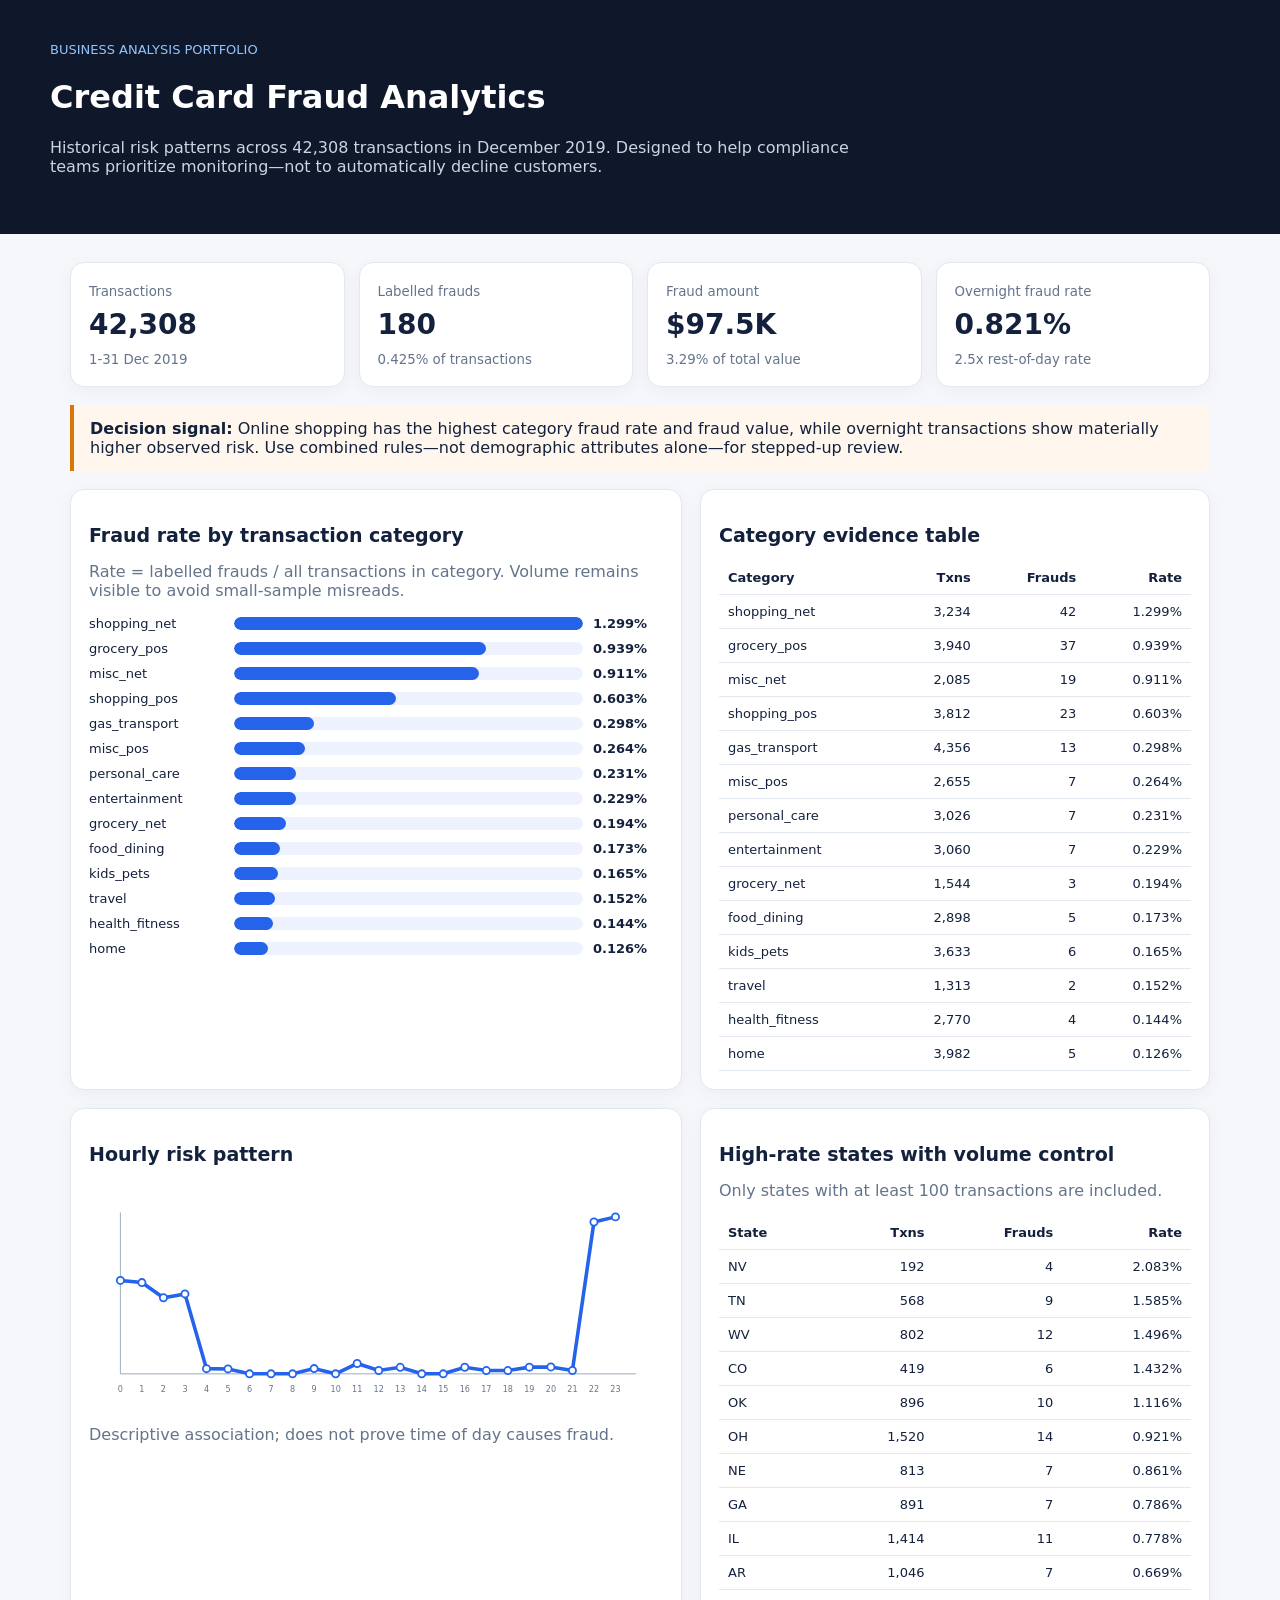
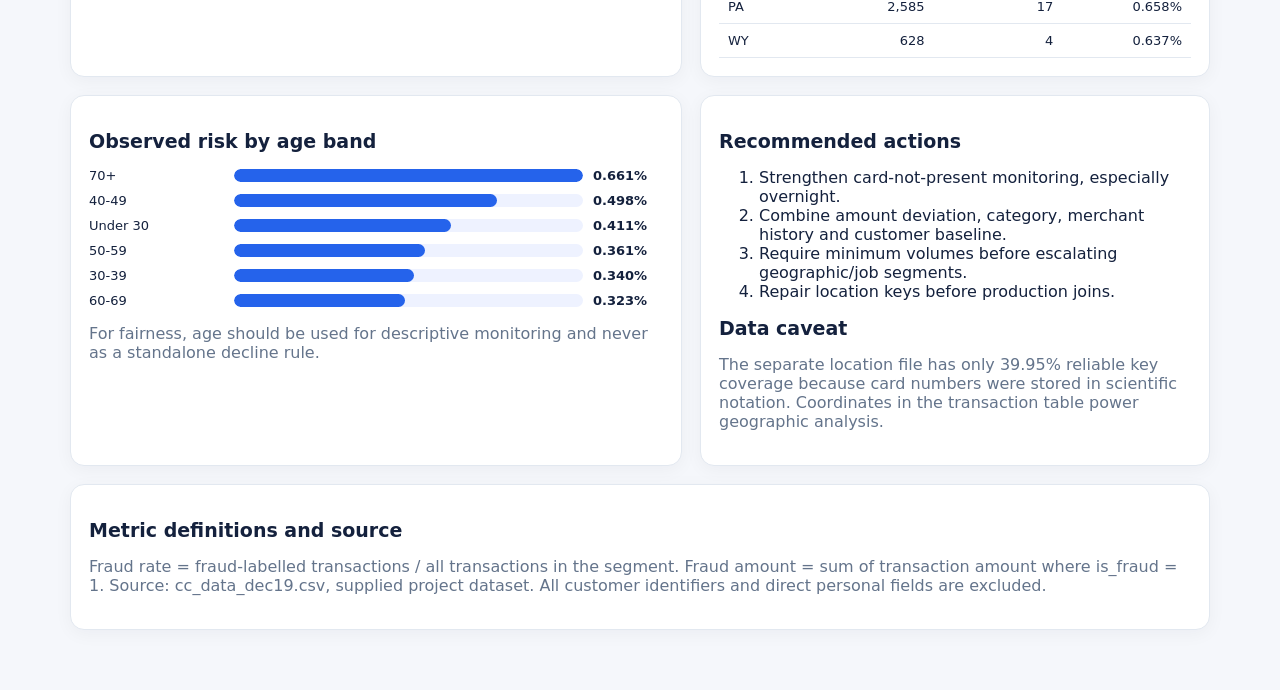
==== docs/index.html @ 67bb3f17 "Add GitHub Pages dashboard entry point" ====
<!doctype html><html lang="en"><head><meta charset="utf-8"><meta name="viewport" content="width=device-width,initial-scale=1"><title>Credit Card Fraud Analytics</title><style>
:root{--ink:#14213d;--muted:#64748b;--blue:#2563eb;--gold:#d97706;--bg:#f5f7fb;--card:#fff;--line:#e2e8f0}*{box-sizing:border-box}body{margin:0;background:var(--bg);color:var(--ink);font-family:Inter,system-ui,sans-serif}header{background:#0f172a;color:white;padding:42px max(24px,calc((100% - 1180px)/2))}header p{color:#cbd5e1;max-width:820px}main{max-width:1180px;margin:auto;padding:28px 20px 60px}.grid{display:grid;grid-template-columns:repeat(4,1fr);gap:14px}.card,.panel{background:var(--card);border:1px solid var(--line);border-radius:14px;padding:18px;box-shadow:0 4px 18px #0f172a0b}.kpi b{display:block;font-size:28px;margin:8px 0}.kpi small,.note{color:var(--muted)}.cols{display:grid;grid-template-columns:1.2fr 1fr;gap:18px;margin-top:18px}h2{font-size:19px}.barrow{display:grid;grid-template-columns:135px 1fr 70px;gap:10px;align-items:center;margin:10px 0;font-size:13px}.bar{height:13px;background:#eef2ff;border-radius:8px;overflow:hidden}.bar i{display:block;height:100%;background:var(--blue);border-radius:8px}table{width:100%;border-collapse:collapse;font-size:13px}th,td{padding:9px;border-bottom:1px solid var(--line);text-align:right}th:first-child,td:first-child{text-align:left}.callout{border-left:4px solid var(--gold);background:#fff7ed;padding:14px 16px;margin:18px 0}select{padding:8px;border:1px solid var(--line);border-radius:8px}@media(max-width:800px){.grid{grid-template-columns:1fr 1fr}.cols{grid-template-columns:1fr}}@media(max-width:460px){.grid{grid-template-columns:1fr}}
</style></head><body><header><div style="font-size:13px;color:#93c5fd">BUSINESS ANALYSIS PORTFOLIO</div><h1>Credit Card Fraud Analytics</h1><p>Historical risk patterns across 42,308 transactions in December 2019. Designed to help compliance teams prioritize monitoring—not to automatically decline customers.</p></header><main>
<section class="grid"><div class="card kpi"><small>Transactions</small><b>42,308</b><small>1-31 Dec 2019</small></div><div class="card kpi"><small>Labelled frauds</small><b>180</b><small>0.425% of transactions</small></div><div class="card kpi"><small>Fraud amount</small><b>$97.5K</b><small>3.29% of total value</small></div><div class="card kpi"><small>Overnight fraud rate</small><b>0.821%</b><small>2.5x rest-of-day rate</small></div></section>
<div class="callout"><b>Decision signal:</b> Online shopping has the highest category fraud rate and fraud value, while overnight transactions show materially higher observed risk. Use combined rules—not demographic attributes alone—for stepped-up review.</div>
<section class="cols"><div class="panel"><h2>Fraud rate by transaction category</h2><p class="note">Rate = labelled frauds / all transactions in category. Volume remains visible to avoid small-sample misreads.</p><div id="bars"></div></div><div class="panel"><h2>Category evidence table</h2><table><thead><tr><th>Category</th><th>Txns</th><th>Frauds</th><th>Rate</th></tr></thead><tbody id="catTable"></tbody></table></div></section>
<section class="cols"><div class="panel"><h2>Hourly risk pattern</h2><svg id="hourChart" viewBox="0 0 640 250" role="img" aria-label="Fraud rate by transaction hour" style="width:100%"></svg><p class="note">Descriptive association; does not prove time of day causes fraud.</p></div><div class="panel"><h2>High-rate states with volume control</h2><p class="note">Only states with at least 100 transactions are included.</p><table><thead><tr><th>State</th><th>Txns</th><th>Frauds</th><th>Rate</th></tr></thead><tbody id="stateTable"></tbody></table></div></section>
<section class="cols"><div class="panel"><h2>Observed risk by age band</h2><div id="ageBars"></div><p class="note">For fairness, age should be used for descriptive monitoring and never as a standalone decline rule.</p></div><div class="panel"><h2>Recommended actions</h2><ol><li>Strengthen card-not-present monitoring, especially overnight.</li><li>Combine amount deviation, category, merchant history and customer baseline.</li><li>Require minimum volumes before escalating geographic/job segments.</li><li>Repair location keys before production joins.</li></ol><h2>Data caveat</h2><p class="note">The separate location file has only 39.95% reliable key coverage because card numbers were stored in scientific notation. Coordinates in the transaction table power geographic analysis.</p></div></section>
<section class="panel" style="margin-top:18px"><h2>Metric definitions and source</h2><p class="note">Fraud rate = fraud-labelled transactions / all transactions in the segment. Fraud amount = sum of transaction amount where is_fraud = 1. Source: cc_data_dec19.csv, supplied project dataset. All customer identifiers and direct personal fields are excluded.</p></section>
</main><script>const d={"category": [{"category": "shopping_net", "transactions": 3234, "frauds": 42, "fraud_amount": 43186.97, "fraud_rate_pct": 1.299}, {"category": "grocery_pos", "transactions": 3940, "frauds": 37, "fraud_amount": 11665.25, "fraud_rate_pct": 0.939}, {"category": "misc_net", "transactions": 2085, "frauds": 19, "fraud_amount": 14795.12, "fraud_rate_pct": 0.911}, {"category": "shopping_pos", "transactions": 3812, "frauds": 23, "fraud_amount": 19990.93, "fraud_rate_pct": 0.603}, {"category": "gas_transport", "transactions": 4356, "frauds": 13, "fraud_amount": 178.95, "fraud_rate_pct": 0.298}, {"category": "misc_pos", "transactions": 2655, "frauds": 7, "fraud_amount": 1827.17, "fraud_rate_pct": 0.264}, {"category": "personal_care", "transactions": 3026, "frauds": 7, "fraud_amount": 174.69, "fraud_rate_pct": 0.231}, {"category": "entertainment", "transactions": 3060, "frauds": 7, "fraud_amount": 3717.68, "fraud_rate_pct": 0.229}, {"category": "grocery_net", "transactions": 1544, "frauds": 3, "fraud_amount": 33.35, "fraud_rate_pct": 0.194}, {"category": "food_dining", "transactions": 2898, "frauds": 5, "fraud_amount": 561.5, "fraud_rate_pct": 0.173}, {"category": "kids_pets", "transactions": 3633, "frauds": 6, "fraud_amount": 82.37, "fraud_rate_pct": 0.165}, {"category": "travel", "transactions": 1313, "frauds": 2, "fraud_amount": 18.45, "fraud_rate_pct": 0.152}, {"category": "health_fitness", "transactions": 2770, "frauds": 4, "fraud_amount": 81.09, "fraud_rate_pct": 0.144}, {"category": "home", "transactions": 3982, "frauds": 5, "fraud_amount": 1227.29, "fraud_rate_pct": 0.126}], "age": [{"age_band": "70+", "transactions": 4537, "frauds": 30, "fraud_rate_pct": 0.661}, {"age_band": "40-49", "transactions": 9846, "frauds": 49, "fraud_rate_pct": 0.498}, {"age_band": "Under 30", "transactions": 7782, "frauds": 32, "fraud_rate_pct": 0.411}, {"age_band": "50-59", "transactions": 6092, "frauds": 22, "fraud_rate_pct": 0.361}, {"age_band": "30-39", "transactions": 9713, "frauds": 33, "fraud_rate_pct": 0.34}, {"age_band": "60-69", "transactions": 4338, "frauds": 14, "fraud_rate_pct": 0.323}], "state": [{"state": "NV", "transactions": 192, "frauds": 4, "fraud_rate_pct": 2.083}, {"state": "TN", "transactions": 568, "frauds": 9, "fraud_rate_pct": 1.585}, {"state": "WV", "transactions": 802, "frauds": 12, "fraud_rate_pct": 1.496}, {"state": "CO", "transactions": 419, "frauds": 6, "fraud_rate_pct": 1.432}, {"state": "OK", "transactions": 896, "frauds": 10, "fraud_rate_pct": 1.116}, {"state": "OH", "transactions": 1520, "frauds": 14, "fraud_rate_pct": 0.921}, {"state": "NE", "transactions": 813, "frauds": 7, "fraud_rate_pct": 0.861}, {"state": "GA", "transactions": 891, "frauds": 7, "fraud_rate_pct": 0.786}, {"state": "IL", "transactions": 1414, "frauds": 11, "fraud_rate_pct": 0.778}, {"state": "AR", "transactions": 1046, "frauds": 7, "fraud_rate_pct": 0.669}, {"state": "PA", "transactions": 2585, "frauds": 17, "fraud_rate_pct": 0.658}, {"state": "WY", "transactions": 628, "frauds": 4, "fraud_rate_pct": 0.637}], "hour": [{"hour": 0, "transactions": 1368, "frauds": 18, "fraud_rate_pct": 1.316}, {"hour": 1, "transactions": 1400, "frauds": 18, "fraud_rate_pct": 1.286}, {"hour": 2, "transactions": 1399, "frauds": 15, "fraud_rate_pct": 1.072}, {"hour": 3, "transactions": 1421, "frauds": 16, "fraud_rate_pct": 1.126}, {"hour": 4, "transactions": 1374, "frauds": 1, "fraud_rate_pct": 0.073}, {"hour": 5, "transactions": 1444, "frauds": 1, "fraud_rate_pct": 0.069}, {"hour": 6, "transactions": 1364, "frauds": 0, "fraud_rate_pct": 0.0}, {"hour": 7, "transactions": 1378, "frauds": 0, "fraud_rate_pct": 0.0}, {"hour": 8, "transactions": 1424, "frauds": 0, "fraud_rate_pct": 0.0}, {"hour": 9, "transactions": 1353, "frauds": 1, "fraud_rate_pct": 0.074}, {"hour": 10, "transactions": 1372, "frauds": 0, "fraud_rate_pct": 0.0}, {"hour": 11, "transactions": 1376, "frauds": 2, "fraud_rate_pct": 0.145}, {"hour": 12, "transactions": 2129, "frauds": 1, "fraud_rate_pct": 0.047}, {"hour": 13, "transactions": 2172, "frauds": 2, "fraud_rate_pct": 0.092}, {"hour": 14, "transactions": 2066, "frauds": 0, "fraud_rate_pct": 0.0}, {"hour": 15, "transactions": 2051, "frauds": 0, "fraud_rate_pct": 0.0}, {"hour": 16, "transactions": 2143, "frauds": 2, "fraud_rate_pct": 0.093}, {"hour": 17, "transactions": 2152, "frauds": 1, "fraud_rate_pct": 0.046}, {"hour": 18, "transactions": 2184, "frauds": 1, "fraud_rate_pct": 0.046}, {"hour": 19, "transactions": 2132, "frauds": 2, "fraud_rate_pct": 0.094}, {"hour": 20, "transactions": 2055, "frauds": 2, "fraud_rate_pct": 0.097}, {"hour": 21, "transactions": 2140, "frauds": 1, "fraud_rate_pct": 0.047}, {"hour": 22, "transactions": 2196, "frauds": 47, "fraud_rate_pct": 2.14}, {"hour": 23, "transactions": 2215, "frauds": 49, "fraud_rate_pct": 2.212}], "jobs": [{"job": "Private music teacher", "transactions": 117, "frauds": 6, "fraud_rate_pct": 5.128}, {"job": "Public relations account executive", "transactions": 130, "frauds": 6, "fraud_rate_pct": 4.615}, {"job": "Fine artist", "transactions": 140, "frauds": 6, "fraud_rate_pct": 4.286}, {"job": "Geologist, engineering", "transactions": 106, "frauds": 4, "fraud_rate_pct": 3.774}, {"job": "Physiotherapist", "transactions": 140, "frauds": 5, "fraud_rate_pct": 3.571}, {"job": "Freight forwarder", "transactions": 114, "frauds": 4, "fraud_rate_pct": 3.509}, {"job": "Race relations officer", "transactions": 144, "frauds": 5, "fraud_rate_pct": 3.472}, {"job": "Senior tax professional/tax inspector", "transactions": 132, "frauds": 4, "fraud_rate_pct": 3.03}]};const fmt=n=>n.toLocaleString();function bars(id,rows,label,value){let m=Math.max(...rows.map(value));document.getElementById(id).innerHTML=rows.map(r=>`<div class="barrow"><span>${label(r)}</span><div class="bar"><i style="width:${100*value(r)/m}%"></i></div><b>${value(r).toFixed(3)}%</b></div>`).join('')}bars('bars',d.category,r=>r.category,r=>r.fraud_rate_pct);bars('ageBars',d.age,r=>r.age_band,r=>r.fraud_rate_pct);document.getElementById('catTable').innerHTML=d.category.map(r=>`<tr><td>${r.category}</td><td>${fmt(r.transactions)}</td><td>${r.frauds}</td><td>${r.fraud_rate_pct.toFixed(3)}%</td></tr>`).join('');document.getElementById('stateTable').innerHTML=d.state.map(r=>`<tr><td>${r.state}</td><td>${fmt(r.transactions)}</td><td>${r.frauds}</td><td>${r.fraud_rate_pct.toFixed(3)}%</td></tr>`).join('');let s=document.getElementById('hourChart'),mx=Math.max(...d.hour.map(x=>x.fraud_rate_pct)),pts=d.hour.map((r,i)=>`${35+i*24},${215-r.fraud_rate_pct/mx*175}`).join(' ');s.innerHTML=`<line x1="35" y1="215" x2="610" y2="215" stroke="#94a3b8"/><line x1="35" y1="35" x2="35" y2="215" stroke="#94a3b8"/><polyline points="${pts}" fill="none" stroke="#2563eb" stroke-width="4"/>`+d.hour.map((r,i)=>`<circle cx="${35+i*24}" cy="${215-r.fraud_rate_pct/mx*175}" r="4" fill="#fff" stroke="#2563eb" stroke-width="2"/><text x="${35+i*24}" y="235" text-anchor="middle" font-size="9" fill="#64748b">${r.hour}</text>`).join('');</script></body></html>
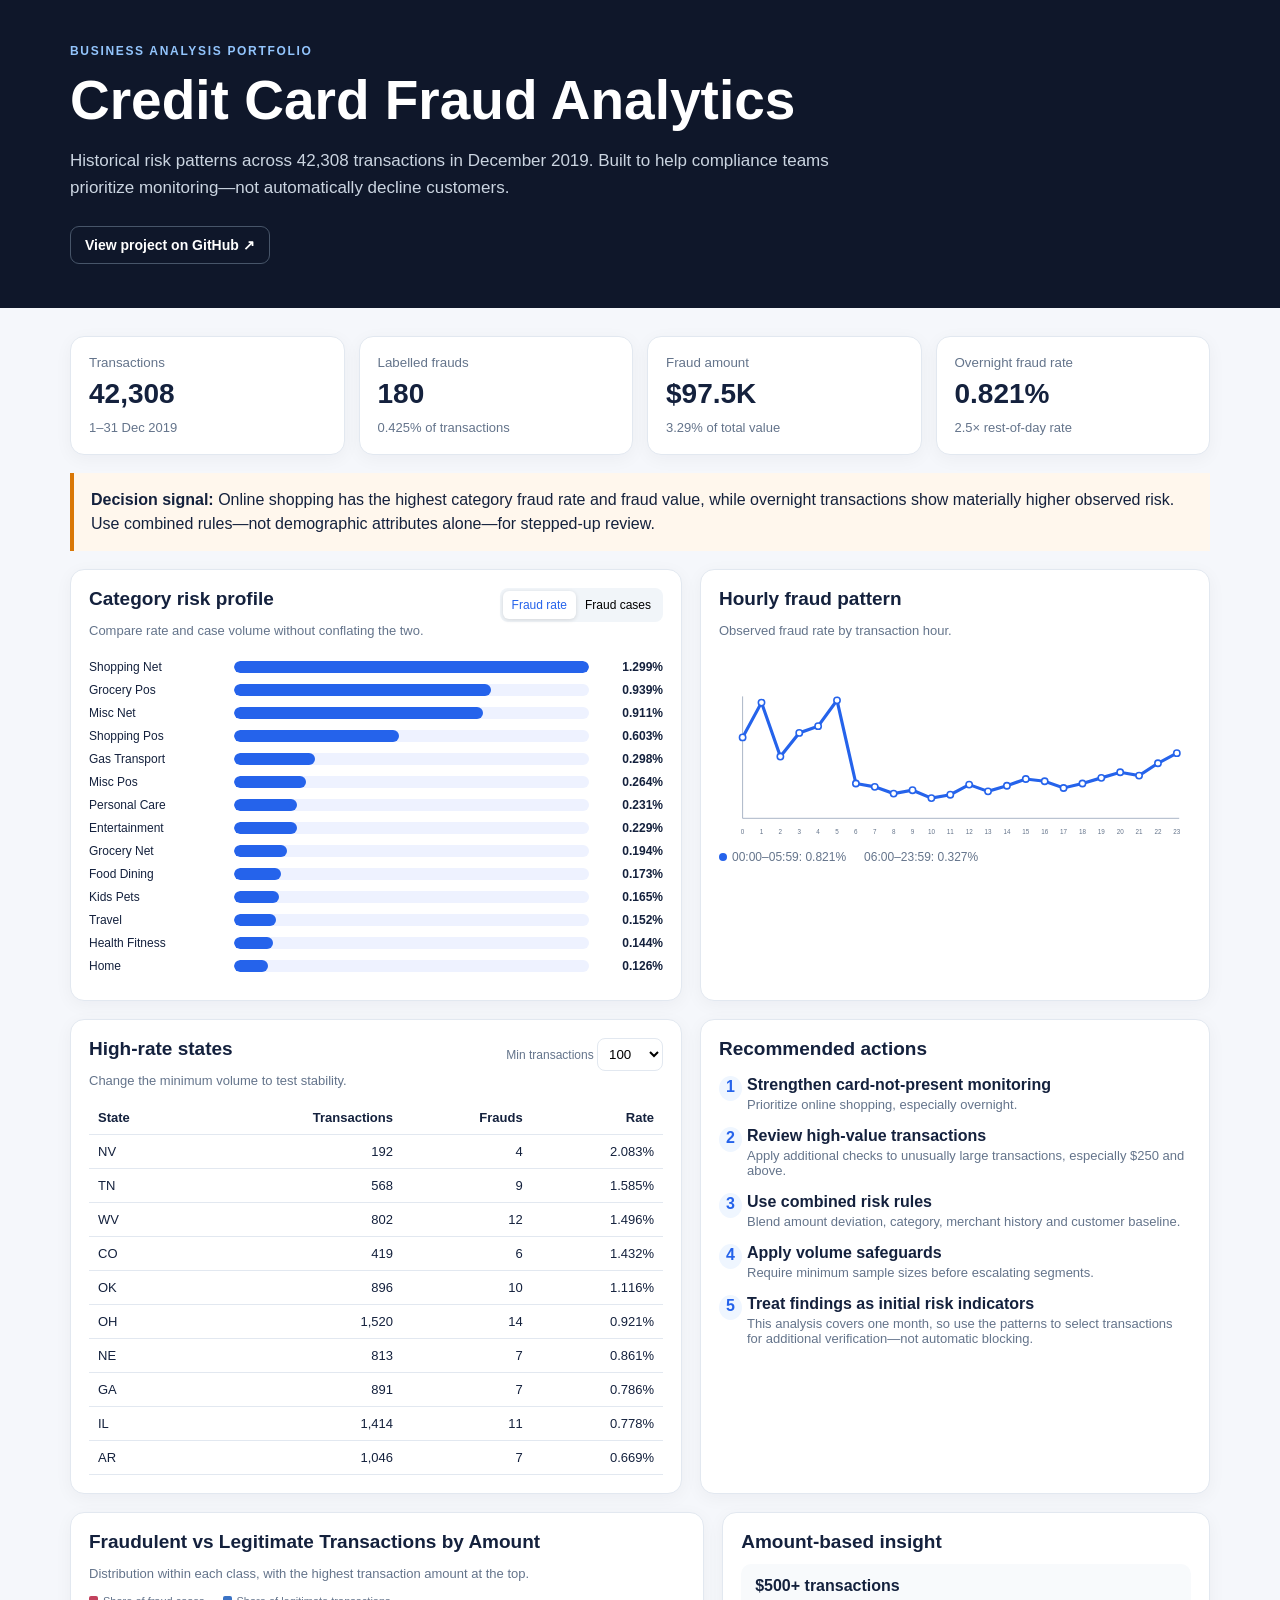
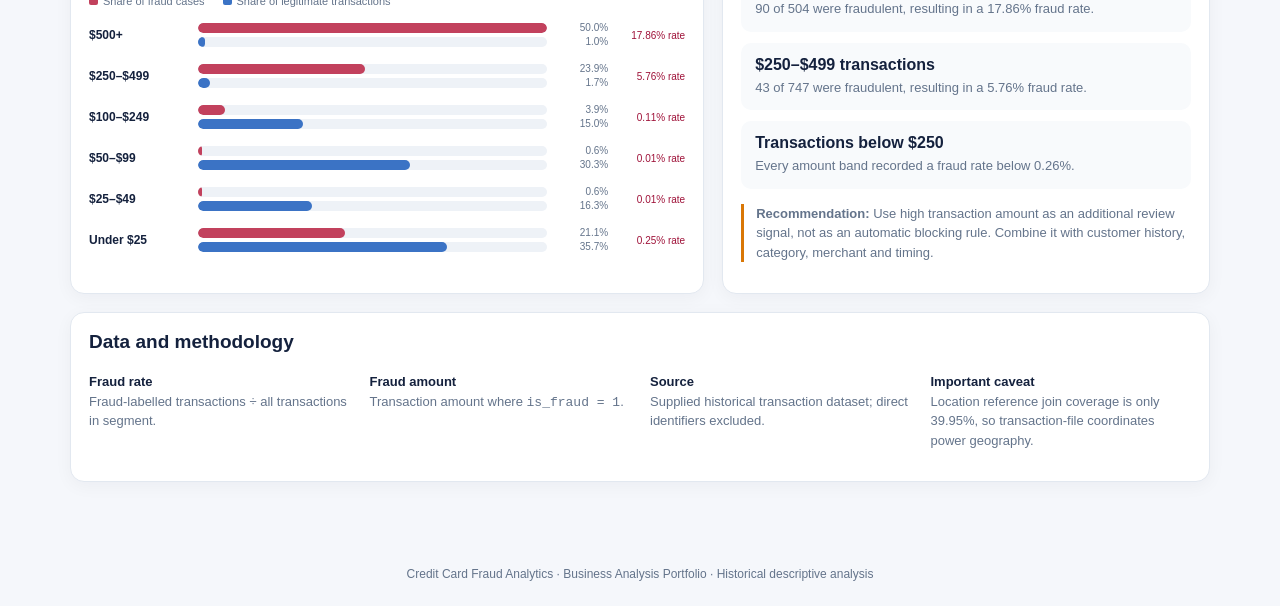
==== commit eebc37e8: "Publish finalized dashboard from latest source" ====
--- a/docs/index.html
+++ b/docs/index.html
@@ -1,10 +1,224 @@
-<!doctype html><html lang="en"><head><meta charset="utf-8"><meta name="viewport" content="width=device-width,initial-scale=1"><title>Credit Card Fraud Analytics</title><style>
-:root{--ink:#14213d;--muted:#64748b;--blue:#2563eb;--gold:#d97706;--bg:#f5f7fb;--card:#fff;--line:#e2e8f0}*{box-sizing:border-box}body{margin:0;background:var(--bg);color:var(--ink);font-family:Inter,system-ui,sans-serif}header{background:#0f172a;color:white;padding:42px max(24px,calc((100% - 1180px)/2))}header p{color:#cbd5e1;max-width:820px}main{max-width:1180px;margin:auto;padding:28px 20px 60px}.grid{display:grid;grid-template-columns:repeat(4,1fr);gap:14px}.card,.panel{background:var(--card);border:1px solid var(--line);border-radius:14px;padding:18px;box-shadow:0 4px 18px #0f172a0b}.kpi b{display:block;font-size:28px;margin:8px 0}.kpi small,.note{color:var(--muted)}.cols{display:grid;grid-template-columns:1.2fr 1fr;gap:18px;margin-top:18px}h2{font-size:19px}.barrow{display:grid;grid-template-columns:135px 1fr 70px;gap:10px;align-items:center;margin:10px 0;font-size:13px}.bar{height:13px;background:#eef2ff;border-radius:8px;overflow:hidden}.bar i{display:block;height:100%;background:var(--blue);border-radius:8px}table{width:100%;border-collapse:collapse;font-size:13px}th,td{padding:9px;border-bottom:1px solid var(--line);text-align:right}th:first-child,td:first-child{text-align:left}.callout{border-left:4px solid var(--gold);background:#fff7ed;padding:14px 16px;margin:18px 0}select{padding:8px;border:1px solid var(--line);border-radius:8px}@media(max-width:800px){.grid{grid-template-columns:1fr 1fr}.cols{grid-template-columns:1fr}}@media(max-width:460px){.grid{grid-template-columns:1fr}}
-</style></head><body><header><div style="font-size:13px;color:#93c5fd">BUSINESS ANALYSIS PORTFOLIO</div><h1>Credit Card Fraud Analytics</h1><p>Historical risk patterns across 42,308 transactions in December 2019. Designed to help compliance teams prioritize monitoring—not to automatically decline customers.</p></header><main>
-<section class="grid"><div class="card kpi"><small>Transactions</small><b>42,308</b><small>1-31 Dec 2019</small></div><div class="card kpi"><small>Labelled frauds</small><b>180</b><small>0.425% of transactions</small></div><div class="card kpi"><small>Fraud amount</small><b>$97.5K</b><small>3.29% of total value</small></div><div class="card kpi"><small>Overnight fraud rate</small><b>0.821%</b><small>2.5x rest-of-day rate</small></div></section>
-<div class="callout"><b>Decision signal:</b> Online shopping has the highest category fraud rate and fraud value, while overnight transactions show materially higher observed risk. Use combined rules—not demographic attributes alone—for stepped-up review.</div>
-<section class="cols"><div class="panel"><h2>Fraud rate by transaction category</h2><p class="note">Rate = labelled frauds / all transactions in category. Volume remains visible to avoid small-sample misreads.</p><div id="bars"></div></div><div class="panel"><h2>Category evidence table</h2><table><thead><tr><th>Category</th><th>Txns</th><th>Frauds</th><th>Rate</th></tr></thead><tbody id="catTable"></tbody></table></div></section>
-<section class="cols"><div class="panel"><h2>Hourly risk pattern</h2><svg id="hourChart" viewBox="0 0 640 250" role="img" aria-label="Fraud rate by transaction hour" style="width:100%"></svg><p class="note">Descriptive association; does not prove time of day causes fraud.</p></div><div class="panel"><h2>High-rate states with volume control</h2><p class="note">Only states with at least 100 transactions are included.</p><table><thead><tr><th>State</th><th>Txns</th><th>Frauds</th><th>Rate</th></tr></thead><tbody id="stateTable"></tbody></table></div></section>
-<section class="cols"><div class="panel"><h2>Observed risk by age band</h2><div id="ageBars"></div><p class="note">For fairness, age should be used for descriptive monitoring and never as a standalone decline rule.</p></div><div class="panel"><h2>Recommended actions</h2><ol><li>Strengthen card-not-present monitoring, especially overnight.</li><li>Combine amount deviation, category, merchant history and customer baseline.</li><li>Require minimum volumes before escalating geographic/job segments.</li><li>Repair location keys before production joins.</li></ol><h2>Data caveat</h2><p class="note">The separate location file has only 39.95% reliable key coverage because card numbers were stored in scientific notation. Coordinates in the transaction table power geographic analysis.</p></div></section>
-<section class="panel" style="margin-top:18px"><h2>Metric definitions and source</h2><p class="note">Fraud rate = fraud-labelled transactions / all transactions in the segment. Fraud amount = sum of transaction amount where is_fraud = 1. Source: cc_data_dec19.csv, supplied project dataset. All customer identifiers and direct personal fields are excluded.</p></section>
-</main><script>const d={"category": [{"category": "shopping_net", "transactions": 3234, "frauds": 42, "fraud_amount": 43186.97, "fraud_rate_pct": 1.299}, {"category": "grocery_pos", "transactions": 3940, "frauds": 37, "fraud_amount": 11665.25, "fraud_rate_pct": 0.939}, {"category": "misc_net", "transactions": 2085, "frauds": 19, "fraud_amount": 14795.12, "fraud_rate_pct": 0.911}, {"category": "shopping_pos", "transactions": 3812, "frauds": 23, "fraud_amount": 19990.93, "fraud_rate_pct": 0.603}, {"category": "gas_transport", "transactions": 4356, "frauds": 13, "fraud_amount": 178.95, "fraud_rate_pct": 0.298}, {"category": "misc_pos", "transactions": 2655, "frauds": 7, "fraud_amount": 1827.17, "fraud_rate_pct": 0.264}, {"category": "personal_care", "transactions": 3026, "frauds": 7, "fraud_amount": 174.69, "fraud_rate_pct": 0.231}, {"category": "entertainment", "transactions": 3060, "frauds": 7, "fraud_amount": 3717.68, "fraud_rate_pct": 0.229}, {"category": "grocery_net", "transactions": 1544, "frauds": 3, "fraud_amount": 33.35, "fraud_rate_pct": 0.194}, {"category": "food_dining", "transactions": 2898, "frauds": 5, "fraud_amount": 561.5, "fraud_rate_pct": 0.173}, {"category": "kids_pets", "transactions": 3633, "frauds": 6, "fraud_amount": 82.37, "fraud_rate_pct": 0.165}, {"category": "travel", "transactions": 1313, "frauds": 2, "fraud_amount": 18.45, "fraud_rate_pct": 0.152}, {"category": "health_fitness", "transactions": 2770, "frauds": 4, "fraud_amount": 81.09, "fraud_rate_pct": 0.144}, {"category": "home", "transactions": 3982, "frauds": 5, "fraud_amount": 1227.29, "fraud_rate_pct": 0.126}], "age": [{"age_band": "70+", "transactions": 4537, "frauds": 30, "fraud_rate_pct": 0.661}, {"age_band": "40-49", "transactions": 9846, "frauds": 49, "fraud_rate_pct": 0.498}, {"age_band": "Under 30", "transactions": 7782, "frauds": 32, "fraud_rate_pct": 0.411}, {"age_band": "50-59", "transactions": 6092, "frauds": 22, "fraud_rate_pct": 0.361}, {"age_band": "30-39", "transactions": 9713, "frauds": 33, "fraud_rate_pct": 0.34}, {"age_band": "60-69", "transactions": 4338, "frauds": 14, "fraud_rate_pct": 0.323}], "state": [{"state": "NV", "transactions": 192, "frauds": 4, "fraud_rate_pct": 2.083}, {"state": "TN", "transactions": 568, "frauds": 9, "fraud_rate_pct": 1.585}, {"state": "WV", "transactions": 802, "frauds": 12, "fraud_rate_pct": 1.496}, {"state": "CO", "transactions": 419, "frauds": 6, "fraud_rate_pct": 1.432}, {"state": "OK", "transactions": 896, "frauds": 10, "fraud_rate_pct": 1.116}, {"state": "OH", "transactions": 1520, "frauds": 14, "fraud_rate_pct": 0.921}, {"state": "NE", "transactions": 813, "frauds": 7, "fraud_rate_pct": 0.861}, {"state": "GA", "transactions": 891, "frauds": 7, "fraud_rate_pct": 0.786}, {"state": "IL", "transactions": 1414, "frauds": 11, "fraud_rate_pct": 0.778}, {"state": "AR", "transactions": 1046, "frauds": 7, "fraud_rate_pct": 0.669}, {"state": "PA", "transactions": 2585, "frauds": 17, "fraud_rate_pct": 0.658}, {"state": "WY", "transactions": 628, "frauds": 4, "fraud_rate_pct": 0.637}], "hour": [{"hour": 0, "transactions": 1368, "frauds": 18, "fraud_rate_pct": 1.316}, {"hour": 1, "transactions": 1400, "frauds": 18, "fraud_rate_pct": 1.286}, {"hour": 2, "transactions": 1399, "frauds": 15, "fraud_rate_pct": 1.072}, {"hour": 3, "transactions": 1421, "frauds": 16, "fraud_rate_pct": 1.126}, {"hour": 4, "transactions": 1374, "frauds": 1, "fraud_rate_pct": 0.073}, {"hour": 5, "transactions": 1444, "frauds": 1, "fraud_rate_pct": 0.069}, {"hour": 6, "transactions": 1364, "frauds": 0, "fraud_rate_pct": 0.0}, {"hour": 7, "transactions": 1378, "frauds": 0, "fraud_rate_pct": 0.0}, {"hour": 8, "transactions": 1424, "frauds": 0, "fraud_rate_pct": 0.0}, {"hour": 9, "transactions": 1353, "frauds": 1, "fraud_rate_pct": 0.074}, {"hour": 10, "transactions": 1372, "frauds": 0, "fraud_rate_pct": 0.0}, {"hour": 11, "transactions": 1376, "frauds": 2, "fraud_rate_pct": 0.145}, {"hour": 12, "transactions": 2129, "frauds": 1, "fraud_rate_pct": 0.047}, {"hour": 13, "transactions": 2172, "frauds": 2, "fraud_rate_pct": 0.092}, {"hour": 14, "transactions": 2066, "frauds": 0, "fraud_rate_pct": 0.0}, {"hour": 15, "transactions": 2051, "frauds": 0, "fraud_rate_pct": 0.0}, {"hour": 16, "transactions": 2143, "frauds": 2, "fraud_rate_pct": 0.093}, {"hour": 17, "transactions": 2152, "frauds": 1, "fraud_rate_pct": 0.046}, {"hour": 18, "transactions": 2184, "frauds": 1, "fraud_rate_pct": 0.046}, {"hour": 19, "transactions": 2132, "frauds": 2, "fraud_rate_pct": 0.094}, {"hour": 20, "transactions": 2055, "frauds": 2, "fraud_rate_pct": 0.097}, {"hour": 21, "transactions": 2140, "frauds": 1, "fraud_rate_pct": 0.047}, {"hour": 22, "transactions": 2196, "frauds": 47, "fraud_rate_pct": 2.14}, {"hour": 23, "transactions": 2215, "frauds": 49, "fraud_rate_pct": 2.212}], "jobs": [{"job": "Private music teacher", "transactions": 117, "frauds": 6, "fraud_rate_pct": 5.128}, {"job": "Public relations account executive", "transactions": 130, "frauds": 6, "fraud_rate_pct": 4.615}, {"job": "Fine artist", "transactions": 140, "frauds": 6, "fraud_rate_pct": 4.286}, {"job": "Geologist, engineering", "transactions": 106, "frauds": 4, "fraud_rate_pct": 3.774}, {"job": "Physiotherapist", "transactions": 140, "frauds": 5, "fraud_rate_pct": 3.571}, {"job": "Freight forwarder", "transactions": 114, "frauds": 4, "fraud_rate_pct": 3.509}, {"job": "Race relations officer", "transactions": 144, "frauds": 5, "fraud_rate_pct": 3.472}, {"job": "Senior tax professional/tax inspector", "transactions": 132, "frauds": 4, "fraud_rate_pct": 3.03}]};const fmt=n=>n.toLocaleString();function bars(id,rows,label,value){let m=Math.max(...rows.map(value));document.getElementById(id).innerHTML=rows.map(r=>`<div class="barrow"><span>${label(r)}</span><div class="bar"><i style="width:${100*value(r)/m}%"></i></div><b>${value(r).toFixed(3)}%</b></div>`).join('')}bars('bars',d.category,r=>r.category,r=>r.fraud_rate_pct);bars('ageBars',d.age,r=>r.age_band,r=>r.fraud_rate_pct);document.getElementById('catTable').innerHTML=d.category.map(r=>`<tr><td>${r.category}</td><td>${fmt(r.transactions)}</td><td>${r.frauds}</td><td>${r.fraud_rate_pct.toFixed(3)}%</td></tr>`).join('');document.getElementById('stateTable').innerHTML=d.state.map(r=>`<tr><td>${r.state}</td><td>${fmt(r.transactions)}</td><td>${r.frauds}</td><td>${r.fraud_rate_pct.toFixed(3)}%</td></tr>`).join('');let s=document.getElementById('hourChart'),mx=Math.max(...d.hour.map(x=>x.fraud_rate_pct)),pts=d.hour.map((r,i)=>`${35+i*24},${215-r.fraud_rate_pct/mx*175}`).join(' ');s.innerHTML=`<line x1="35" y1="215" x2="610" y2="215" stroke="#94a3b8"/><line x1="35" y1="35" x2="35" y2="215" stroke="#94a3b8"/><polyline points="${pts}" fill="none" stroke="#2563eb" stroke-width="4"/>`+d.hour.map((r,i)=>`<circle cx="${35+i*24}" cy="${215-r.fraud_rate_pct/mx*175}" r="4" fill="#fff" stroke="#2563eb" stroke-width="2"/><text x="${35+i*24}" y="235" text-anchor="middle" font-size="9" fill="#64748b">${r.hour}</text>`).join('');</script></body></html>+<!doctype html>
+<html lang="en">
+<head>
+  <meta charset="utf-8">
+  <meta name="viewport" content="width=device-width,initial-scale=1">
+  <title>Credit Card Fraud Analytics</title>
+  <style>
+    :root{--ink:#14213d;--muted:#64748b;--blue:#2563eb;--gold:#d97706;--bg:#f5f7fb;--card:#fff;--line:#e2e8f0}
+    *{box-sizing:border-box}
+    body{margin:0;background:var(--bg);color:var(--ink);font-family:Inter,Arial,sans-serif}
+    header{background:#0f172a;color:white}
+    .headerInner{max-width:1180px;margin:auto;padding:44px 20px}
+    .eyebrow{font-size:12px;letter-spacing:.14em;color:#93c5fd;font-weight:700}
+    h1{font-size:clamp(34px,5vw,55px);line-height:1.05;margin:14px 0}
+    header p{color:#cbd5e1;max-width:800px;font-size:17px;line-height:1.6}
+    header a{display:inline-block;color:white;border:1px solid #475569;border-radius:9px;padding:10px 14px;margin-top:8px;text-decoration:none;font-weight:650;font-size:14px}
+    main{max-width:1180px;margin:auto;padding:28px 20px 60px}
+    .kpis{display:grid;grid-template-columns:repeat(4,1fr);gap:14px}
+    .kpis article,.panel,.method{background:white;border:1px solid var(--line);border-radius:14px;padding:18px;box-shadow:0 4px 18px #0f172a0b}
+    .kpis small{display:block;color:var(--muted)}
+    .kpis strong{display:block;font-size:28px;margin:8px 0}
+    .kpis span,.panel p{color:var(--muted);font-size:13px}
+    aside{border-left:4px solid var(--gold);background:#fff7ed;padding:15px 17px;margin:18px 0;line-height:1.5}
+    .two{display:grid;grid-template-columns:1.2fr 1fr;gap:18px;margin-top:18px}
+    .panel h2,.method h2{font-size:19px;margin:0 0 6px}
+    .panelHead{display:flex;justify-content:space-between;gap:15px;align-items:start}
+    .toggle{display:flex;background:#f1f5f9;border-radius:8px;padding:3px}
+    .toggle button{border:0;background:transparent;padding:7px 9px;border-radius:6px;font-size:12px;cursor:pointer}
+    .toggle button.active{background:white;color:var(--blue);box-shadow:0 1px 4px #0002}
+    .barrow{display:grid;grid-template-columns:135px 1fr 64px;gap:10px;align-items:center;margin:9px 0;font-size:12px;text-transform:capitalize}
+    .track{height:12px;background:#eef2ff;border-radius:8px;overflow:hidden}
+    .track i{display:block;height:100%;background:var(--blue);border-radius:8px}
+    .barrow b{text-align:right}
+    svg{width:100%;margin-top:10px}
+    svg line{stroke:#94a3b8}
+    svg polyline{fill:none;stroke:var(--blue);stroke-width:4}
+    svg circle{fill:white;stroke:var(--blue);stroke-width:2}
+    svg text{font-size:8px;text-anchor:middle;fill:#64748b}
+    .legend{display:flex;gap:18px;font-size:12px;color:var(--muted)}
+    .dot{display:inline-block;width:8px;height:8px;background:var(--blue);border-radius:50%;margin-right:5px}
+    select{padding:7px;border:1px solid var(--line);border-radius:8px;background:white}
+    label{font-size:12px;color:var(--muted)}
+    table{width:100%;border-collapse:collapse;font-size:13px}
+    th,td{padding:9px;border-bottom:1px solid var(--line);text-align:right}
+    th:first-child,td:first-child{text-align:left}
+    ol{padding:0;list-style:none;counter-reset:n}
+    li{counter-increment:n;display:grid;grid-template-columns:28px 1fr;margin:15px 0}
+    li:before{content:counter(n);grid-row:1/3;background:#eff6ff;color:var(--blue);width:23px;height:23px;text-align:center;padding-top:2px;border-radius:50%;font-weight:700}
+    li span{grid-column:2;color:var(--muted);font-size:13px;margin-top:3px}
+    .amountSection{grid-template-columns:1.3fr 1fr}
+    .comparisonLegend{display:flex;gap:18px;font-size:11px;color:var(--muted);margin:14px 0}
+    .comparisonLegend i{display:inline-block;width:9px;height:9px;border-radius:2px;margin-right:5px}
+    .fraudKey,.fraudBar{background:#c2415d}
+    .legitimateKey,.legitimateBar{background:#3b73c5}
+    .comparisonRow{display:grid;grid-template-columns:100px 1fr 52px 68px;gap:9px;align-items:center;margin:13px 0;font-size:12px}
+    .comparisonPair{display:grid;gap:4px}
+    .comparisonTrack{height:10px;background:#eef2f7;border-radius:6px;overflow:hidden}
+    .comparisonTrack i{display:block;height:100%;border-radius:6px}
+    .comparisonRow>span{color:var(--muted);font-size:10px;line-height:14px;text-align:right}
+    .comparisonRow em{font-size:10px;color:#9f1239;font-style:normal;text-align:right}
+    .insight{display:grid;gap:4px;background:#f8fafc;border-radius:10px;padding:13px 14px;margin:11px 0}
+    .insight span,.amountNote{font-size:13px;color:var(--muted);line-height:1.5}
+    .amountNote{border-left:3px solid #d97706;padding-left:12px;margin-top:15px}
+    .method{margin-top:18px}
+    .method>div{display:grid;grid-template-columns:repeat(4,1fr);gap:20px}
+    .method p{font-size:13px;line-height:1.5;color:var(--muted)}
+    .method b{color:var(--ink)}
+    footer{text-align:center;color:var(--muted);font-size:12px;padding:25px}
+    @media(max-width:820px){.kpis{grid-template-columns:1fr 1fr}.two,.amountSection{grid-template-columns:1fr}.method>div{grid-template-columns:1fr 1fr}}
+    @media(max-width:500px){.kpis,.method>div{grid-template-columns:1fr}.panelHead{display:block}.toggle{margin:10px 0;width:max-content}.barrow{grid-template-columns:110px 1fr 55px}.comparisonRow{grid-template-columns:80px 1fr 46px}.comparisonRow em{grid-column:2/4;text-align:left}}
+  </style>
+</head>
+<body>
+  <header>
+    <div class="headerInner">
+      <div class="eyebrow">BUSINESS ANALYSIS PORTFOLIO</div>
+      <h1>Credit Card Fraud Analytics</h1>
+      <p>Historical risk patterns across 42,308 transactions in December 2019. Built to help compliance teams prioritize monitoring—not automatically decline customers.</p>
+      <a href="https://github.com/pankhuri1002/credit-card-fraud-analytics" target="_blank" rel="noreferrer">View project on GitHub ↗</a>
+    </div>
+  </header>
+  <main>
+    <section class="kpis">
+      <article><small>Transactions</small><strong>42,308</strong><span>1–31 Dec 2019</span></article>
+      <article><small>Labelled frauds</small><strong>180</strong><span>0.425% of transactions</span></article>
+      <article><small>Fraud amount</small><strong>$97.5K</strong><span>3.29% of total value</span></article>
+      <article><small>Overnight fraud rate</small><strong>0.821%</strong><span>2.5× rest-of-day rate</span></article>
+    </section>
+    <aside><b>Decision signal:</b> Online shopping has the highest category fraud rate and fraud value, while overnight transactions show materially higher observed risk. Use combined rules—not demographic attributes alone—for stepped-up review.</aside>
+    <section class="two">
+      <article class="panel">
+        <div class="panelHead">
+          <div><h2>Category risk profile</h2><p>Compare rate and case volume without conflating the two.</p></div>
+          <div class="toggle">
+            <button id="rateButton" class="active" type="button">Fraud rate</button>
+            <button id="fraudsButton" type="button">Fraud cases</button>
+          </div>
+        </div>
+        <div id="categoryBars"></div>
+      </article>
+      <article class="panel">
+        <h2>Hourly fraud pattern</h2>
+        <p>Observed fraud rate by transaction hour.</p>
+        <svg id="hourChart" viewBox="0 0 600 235" aria-label="Fraud rate by hour"></svg>
+        <div class="legend"><span><i class="dot"></i>00:00–05:59: 0.821%</span><span>06:00–23:59: 0.327%</span></div>
+      </article>
+    </section>
+    <section class="two">
+      <article class="panel">
+        <div class="panelHead">
+          <div><h2>High-rate states</h2><p>Change the minimum volume to test stability.</p></div>
+          <label>Min transactions
+            <select id="minVolume">
+              <option value="100">100</option>
+              <option value="500">500</option>
+              <option value="800">800</option>
+              <option value="1000">1000</option>
+            </select>
+          </label>
+        </div>
+        <table><thead><tr><th>State</th><th>Transactions</th><th>Frauds</th><th>Rate</th></tr></thead><tbody id="stateRows"></tbody></table>
+      </article>
+      <article class="panel">
+        <h2>Recommended actions</h2>
+        <ol>
+          <li><b>Strengthen card-not-present monitoring</b><span>Prioritize online shopping, especially overnight.</span></li>
+          <li><b>Review high-value transactions</b><span>Apply additional checks to unusually large transactions, especially $250 and above.</span></li>
+          <li><b>Use combined risk rules</b><span>Blend amount deviation, category, merchant history and customer baseline.</span></li>
+          <li><b>Apply volume safeguards</b><span>Require minimum sample sizes before escalating segments.</span></li>
+          <li><b>Treat findings as initial risk indicators</b><span>This analysis covers one month, so use the patterns to select transactions for additional verification—not automatic blocking.</span></li>
+        </ol>
+      </article>
+    </section>
+    <section class="two amountSection">
+      <article class="panel">
+        <h2>Fraudulent vs Legitimate Transactions by Amount</h2>
+        <p>Distribution within each class, with the highest transaction amount at the top.</p>
+        <div id="amountComparison"></div>
+      </article>
+      <article class="panel">
+        <h2>Amount-based insight</h2>
+        <div class="insight"><b>$500+ transactions</b><span>90 of 504 were fraudulent, resulting in a 17.86% fraud rate.</span></div>
+        <div class="insight"><b>$250–$499 transactions</b><span>43 of 747 were fraudulent, resulting in a 5.76% fraud rate.</span></div>
+        <div class="insight"><b>Transactions below $250</b><span>Every amount band recorded a fraud rate below 0.26%.</span></div>
+        <p class="amountNote"><b>Recommendation:</b> Use high transaction amount as an additional review signal, not as an automatic blocking rule. Combine it with customer history, category, merchant and timing.</p>
+      </article>
+    </section>
+    <section class="method">
+      <h2>Data and methodology</h2>
+      <div>
+        <p><b>Fraud rate</b><br>Fraud-labelled transactions ÷ all transactions in segment.</p>
+        <p><b>Fraud amount</b><br>Transaction amount where <code>is_fraud = 1</code>.</p>
+        <p><b>Source</b><br>Supplied historical transaction dataset; direct identifiers excluded.</p>
+        <p><b>Important caveat</b><br>Location reference join coverage is only 39.95%, so transaction-file coordinates power geography.</p>
+      </div>
+    </section>
+  </main>
+  <footer>Credit Card Fraud Analytics · Business Analysis Portfolio · Historical descriptive analysis</footer>
+  <script>
+    const categories=[
+      ["shopping_net",3234,42,1.299],["grocery_pos",3940,37,.939],["misc_net",2085,19,.911],["shopping_pos",3812,23,.603],
+      ["gas_transport",4356,13,.298],["misc_pos",2655,7,.264],["personal_care",3026,7,.231],["entertainment",3060,7,.229],
+      ["grocery_net",1544,3,.194],["food_dining",2898,5,.173],["kids_pets",3633,6,.165],["travel",1313,2,.152],
+      ["health_fitness",2770,4,.144],["home",3982,5,.126]
+    ];
+    const hours=[.72,1.03,.55,.76,.82,1.05,.31,.28,.22,.25,.18,.21,.3,.24,.29,.35,.33,.27,.31,.36,.41,.38,.49,.58];
+    const states=[["NV",192,4,2.083],["TN",568,9,1.585],["WV",802,12,1.496],["CO",419,6,1.432],["OK",896,10,1.116],["OH",1520,14,.921],["NE",813,7,.861],["GA",891,7,.786],["IL",1414,11,.778],["AR",1046,7,.669]];
+    const amountBins=[["$500+",504,90],["$250–$499",747,43],["$100–$249",6330,7],["$50–$99",12770,1],["$25–$49",6870,1],["Under $25",15087,38]];
+
+    function renderCategories(metric){
+      const rows=[...categories].sort((a,b)=>metric==="rate"?b[3]-a[3]:b[2]-a[2]);
+      const max=Math.max(...rows.map(row=>metric==="rate"?row[3]:row[2]));
+      document.getElementById("categoryBars").innerHTML=rows.map(row=>{
+        const value=metric==="rate"?row[3]:row[2];
+        const label=metric==="rate"?`${value.toFixed(3)}%`:value;
+        return `<div class="barrow"><span>${row[0].replaceAll("_"," ")}</span><div class="track"><i style="width:${100*value/max}%"></i></div><b>${label}</b></div>`;
+      }).join("");
+    }
+    function selectMetric(metric){
+      document.getElementById("rateButton").classList.toggle("active",metric==="rate");
+      document.getElementById("fraudsButton").classList.toggle("active",metric==="frauds");
+      renderCategories(metric);
+    }
+    document.getElementById("rateButton").addEventListener("click",()=>selectMetric("rate"));
+    document.getElementById("fraudsButton").addEventListener("click",()=>selectMetric("frauds"));
+
+    function renderStates(){
+      const min=Number(document.getElementById("minVolume").value);
+      document.getElementById("stateRows").innerHTML=states.filter(row=>row[1]>=min).map(row=>
+        `<tr><td>${row[0]}</td><td>${row[1].toLocaleString()}</td><td>${row[2]}</td><td>${row[3].toFixed(3)}%</td></tr>`
+      ).join("");
+    }
+    document.getElementById("minVolume").addEventListener("change",renderStates);
+
+    function renderHours(){
+      const max=Math.max(...hours);
+      const points=hours.map((value,index)=>`${30+index*24},${200-value/max*150}`).join(" ");
+      document.getElementById("hourChart").innerHTML=
+        `<line x1="30" y1="200" x2="585" y2="200"></line><line x1="30" y1="45" x2="30" y2="200"></line><polyline points="${points}"></polyline>`+
+        hours.map((value,index)=>`<g><circle cx="${30+index*24}" cy="${200-value/max*150}" r="4"></circle><text x="${30+index*24}" y="220">${index}</text></g>`).join("");
+    }
+
+    function renderAmounts(){
+      const totalFrauds=amountBins.reduce((sum,row)=>sum+row[2],0);
+      const totalLegitimate=amountBins.reduce((sum,row)=>sum+row[1]-row[2],0);
+      const rows=amountBins.map(row=>({
+        label:row[0],
+        fraudShare:100*row[2]/totalFrauds,
+        legitimateShare:100*(row[1]-row[2])/totalLegitimate,
+        fraudRate:100*row[2]/row[1]
+      }));
+      const max=Math.max(...rows.flatMap(row=>[row.fraudShare,row.legitimateShare]));
+      document.getElementById("amountComparison").innerHTML=
+        `<div class="comparisonLegend"><span><i class="fraudKey"></i>Share of fraud cases</span><span><i class="legitimateKey"></i>Share of legitimate transactions</span></div>`+
+        rows.map(row=>`<div class="comparisonRow"><b>${row.label}</b><div class="comparisonPair"><div class="comparisonTrack"><i class="fraudBar" style="width:${100*row.fraudShare/max}%"></i></div><div class="comparisonTrack"><i class="legitimateBar" style="width:${100*row.legitimateShare/max}%"></i></div></div><span>${row.fraudShare.toFixed(1)}%<br>${row.legitimateShare.toFixed(1)}%</span><em>${row.fraudRate.toFixed(2)}% rate</em></div>`).join("");
+    }
+
+    renderCategories("rate");
+    renderStates();
+    renderHours();
+    renderAmounts();
+  </script>
+</body>
+</html>
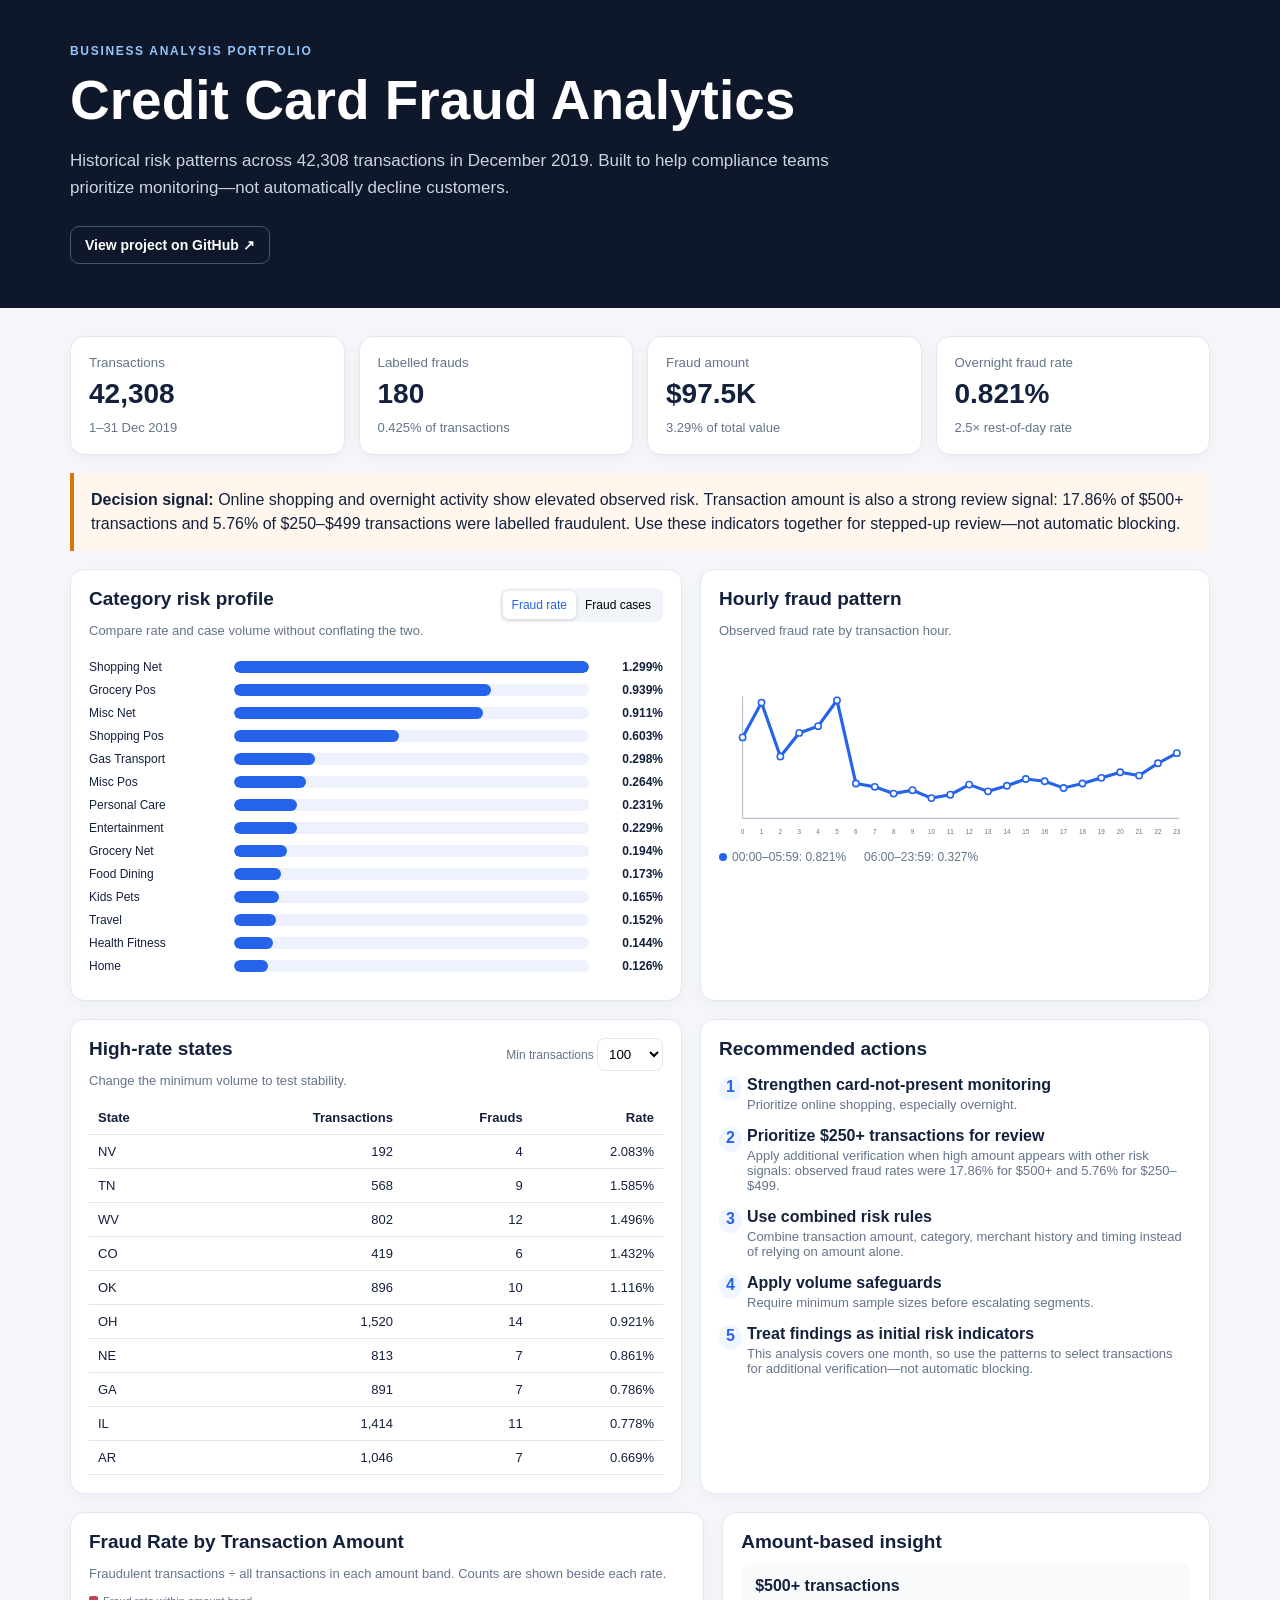
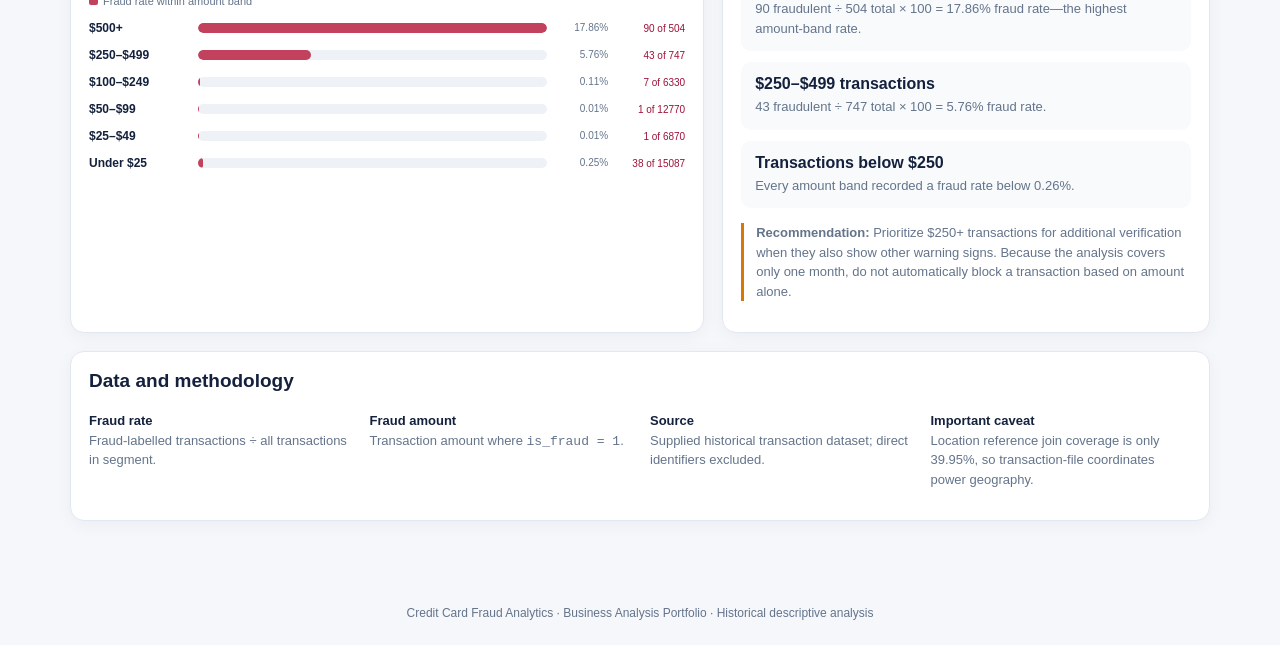
==== commit 65e3cc05: "Show fraud rate by transaction amount" ====
--- a/docs/index.html
+++ b/docs/index.html
@@ -3,6 +3,10 @@
 <head>
   <meta charset="utf-8">
   <meta name="viewport" content="width=device-width,initial-scale=1">
+  <meta http-equiv="Cache-Control" content="no-cache, no-store, must-revalidate">
+  <meta http-equiv="Pragma" content="no-cache">
+  <meta http-equiv="Expires" content="0">
+  <!-- release: 20260727-amount-fraud-rate-v1 -->
   <title>Credit Card Fraud Analytics</title>
   <style>
     :root{--ink:#14213d;--muted:#64748b;--blue:#2563eb;--gold:#d97706;--bg:#f5f7fb;--card:#fff;--line:#e2e8f0}
@@ -86,7 +90,7 @@
       <article><small>Fraud amount</small><strong>$97.5K</strong><span>3.29% of total value</span></article>
       <article><small>Overnight fraud rate</small><strong>0.821%</strong><span>2.5× rest-of-day rate</span></article>
     </section>
-    <aside><b>Decision signal:</b> Online shopping has the highest category fraud rate and fraud value, while overnight transactions show materially higher observed risk. Use combined rules—not demographic attributes alone—for stepped-up review.</aside>
+    <aside><b>Decision signal:</b> Online shopping and overnight activity show elevated observed risk. Transaction amount is also a strong review signal: 17.86% of $500+ transactions and 5.76% of $250–$499 transactions were labelled fraudulent. Use these indicators together for stepped-up review—not automatic blocking.</aside>
     <section class="two">
       <article class="panel">
         <div class="panelHead">
@@ -124,8 +128,8 @@
         <h2>Recommended actions</h2>
         <ol>
           <li><b>Strengthen card-not-present monitoring</b><span>Prioritize online shopping, especially overnight.</span></li>
-          <li><b>Review high-value transactions</b><span>Apply additional checks to unusually large transactions, especially $250 and above.</span></li>
-          <li><b>Use combined risk rules</b><span>Blend amount deviation, category, merchant history and customer baseline.</span></li>
+          <li><b>Prioritize $250+ transactions for review</b><span>Apply additional verification when high amount appears with other risk signals: observed fraud rates were 17.86% for $500+ and 5.76% for $250–$499.</span></li>
+          <li><b>Use combined risk rules</b><span>Combine transaction amount, category, merchant history and timing instead of relying on amount alone.</span></li>
           <li><b>Apply volume safeguards</b><span>Require minimum sample sizes before escalating segments.</span></li>
           <li><b>Treat findings as initial risk indicators</b><span>This analysis covers one month, so use the patterns to select transactions for additional verification—not automatic blocking.</span></li>
         </ol>
@@ -133,16 +137,16 @@
     </section>
     <section class="two amountSection">
       <article class="panel">
-        <h2>Fraudulent vs Legitimate Transactions by Amount</h2>
-        <p>Distribution within each class, with the highest transaction amount at the top.</p>
+        <h2>Fraud Rate by Transaction Amount</h2>
+        <p>Fraudulent transactions ÷ all transactions in each amount band. Counts are shown beside each rate.</p>
         <div id="amountComparison"></div>
       </article>
       <article class="panel">
         <h2>Amount-based insight</h2>
-        <div class="insight"><b>$500+ transactions</b><span>90 of 504 were fraudulent, resulting in a 17.86% fraud rate.</span></div>
-        <div class="insight"><b>$250–$499 transactions</b><span>43 of 747 were fraudulent, resulting in a 5.76% fraud rate.</span></div>
+        <div class="insight"><b>$500+ transactions</b><span>90 fraudulent ÷ 504 total × 100 = 17.86% fraud rate—the highest amount-band rate.</span></div>
+        <div class="insight"><b>$250–$499 transactions</b><span>43 fraudulent ÷ 747 total × 100 = 5.76% fraud rate.</span></div>
         <div class="insight"><b>Transactions below $250</b><span>Every amount band recorded a fraud rate below 0.26%.</span></div>
-        <p class="amountNote"><b>Recommendation:</b> Use high transaction amount as an additional review signal, not as an automatic blocking rule. Combine it with customer history, category, merchant and timing.</p>
+        <p class="amountNote"><b>Recommendation:</b> Prioritize $250+ transactions for additional verification when they also show other warning signs. Because the analysis covers only one month, do not automatically block a transaction based on amount alone.</p>
       </article>
     </section>
     <section class="method">
@@ -201,18 +205,17 @@
     }
 
     function renderAmounts(){
-      const totalFrauds=amountBins.reduce((sum,row)=>sum+row[2],0);
-      const totalLegitimate=amountBins.reduce((sum,row)=>sum+row[1]-row[2],0);
       const rows=amountBins.map(row=>({
         label:row[0],
-        fraudShare:100*row[2]/totalFrauds,
-        legitimateShare:100*(row[1]-row[2])/totalLegitimate,
+        total:row[1],
+        frauds:row[2],
+        legitimate:row[1]-row[2],
         fraudRate:100*row[2]/row[1]
       }));
-      const max=Math.max(...rows.flatMap(row=>[row.fraudShare,row.legitimateShare]));
+      const max=Math.max(...rows.map(row=>row.fraudRate));
       document.getElementById("amountComparison").innerHTML=
-        `<div class="comparisonLegend"><span><i class="fraudKey"></i>Share of fraud cases</span><span><i class="legitimateKey"></i>Share of legitimate transactions</span></div>`+
-        rows.map(row=>`<div class="comparisonRow"><b>${row.label}</b><div class="comparisonPair"><div class="comparisonTrack"><i class="fraudBar" style="width:${100*row.fraudShare/max}%"></i></div><div class="comparisonTrack"><i class="legitimateBar" style="width:${100*row.legitimateShare/max}%"></i></div></div><span>${row.fraudShare.toFixed(1)}%<br>${row.legitimateShare.toFixed(1)}%</span><em>${row.fraudRate.toFixed(2)}% rate</em></div>`).join("");
+        `<div class="comparisonLegend"><span><i class="fraudKey"></i>Fraud rate within amount band</span></div>`+
+        rows.map(row=>`<div class="comparisonRow" title="${row.frauds} fraudulent, ${row.legitimate} legitimate, ${row.total} total"><b>${row.label}</b><div class="comparisonTrack"><i class="fraudBar" style="width:${100*row.fraudRate/max}%"></i></div><span>${row.fraudRate.toFixed(2)}%</span><em>${row.frauds} of ${row.total}</em></div>`).join("");
     }
 
     renderCategories("rate");
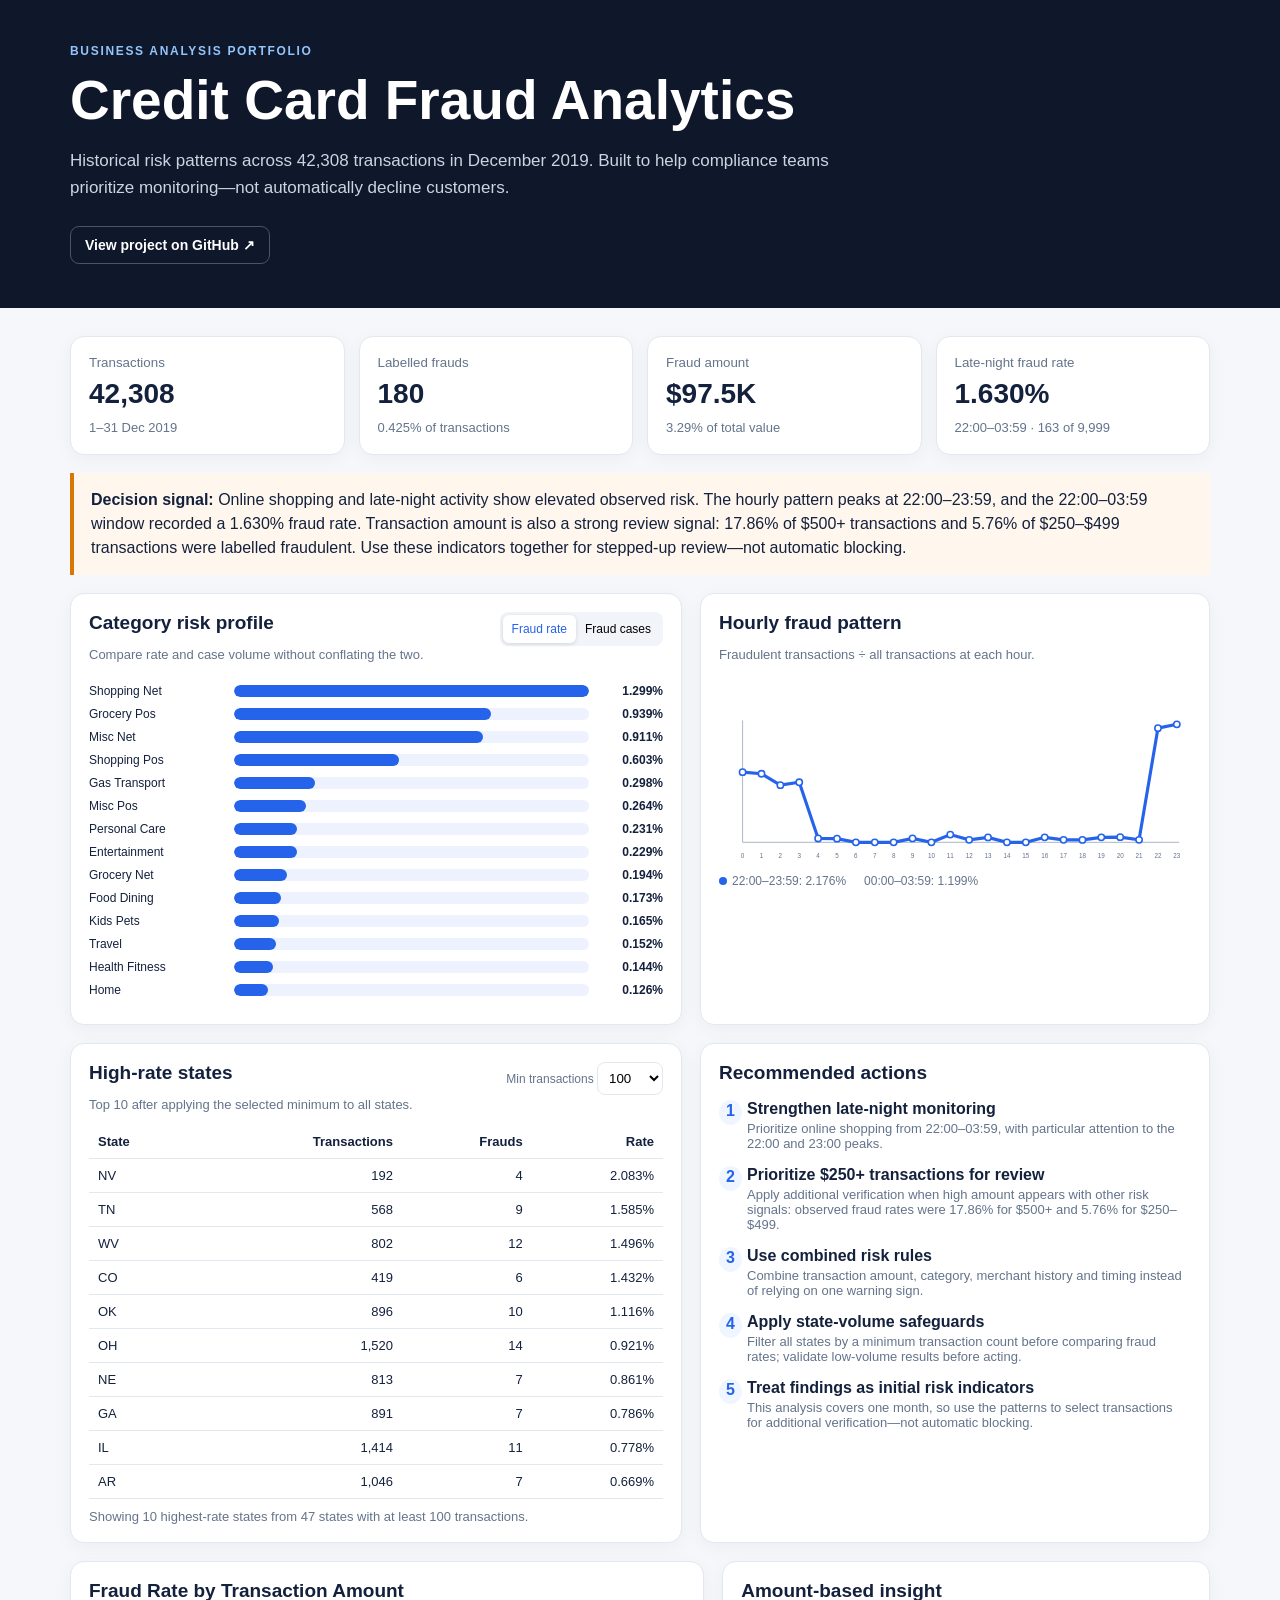
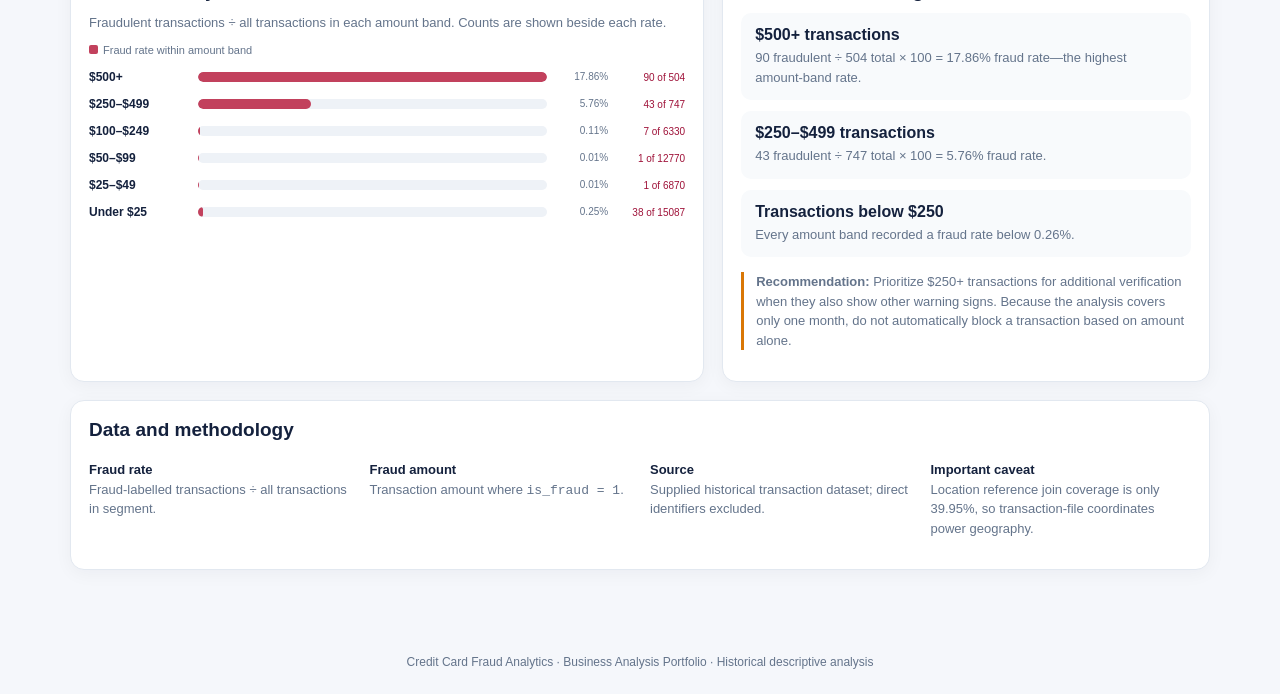
==== commit 3f0b74c4: "Correct hourly and state fraud analysis" ====
--- a/docs/index.html
+++ b/docs/index.html
@@ -6,7 +6,7 @@
   <meta http-equiv="Cache-Control" content="no-cache, no-store, must-revalidate">
   <meta http-equiv="Pragma" content="no-cache">
   <meta http-equiv="Expires" content="0">
-  <!-- release: 20260727-amount-fraud-rate-v1 -->
+  <!-- release: 20260727-hour-state-correction-v1 -->
   <title>Credit Card Fraud Analytics</title>
   <style>
     :root{--ink:#14213d;--muted:#64748b;--blue:#2563eb;--gold:#d97706;--bg:#f5f7fb;--card:#fff;--line:#e2e8f0}
@@ -47,6 +47,7 @@
     table{width:100%;border-collapse:collapse;font-size:13px}
     th,td{padding:9px;border-bottom:1px solid var(--line);text-align:right}
     th:first-child,td:first-child{text-align:left}
+    .tableNote{margin:10px 0 0;color:var(--muted);font-size:11px}
     ol{padding:0;list-style:none;counter-reset:n}
     li{counter-increment:n;display:grid;grid-template-columns:28px 1fr;margin:15px 0}
     li:before{content:counter(n);grid-row:1/3;background:#eff6ff;color:var(--blue);width:23px;height:23px;text-align:center;padding-top:2px;border-radius:50%;font-weight:700}
@@ -88,9 +89,9 @@
       <article><small>Transactions</small><strong>42,308</strong><span>1–31 Dec 2019</span></article>
       <article><small>Labelled frauds</small><strong>180</strong><span>0.425% of transactions</span></article>
       <article><small>Fraud amount</small><strong>$97.5K</strong><span>3.29% of total value</span></article>
-      <article><small>Overnight fraud rate</small><strong>0.821%</strong><span>2.5× rest-of-day rate</span></article>
-    </section>
-    <aside><b>Decision signal:</b> Online shopping and overnight activity show elevated observed risk. Transaction amount is also a strong review signal: 17.86% of $500+ transactions and 5.76% of $250–$499 transactions were labelled fraudulent. Use these indicators together for stepped-up review—not automatic blocking.</aside>
+      <article><small>Late-night fraud rate</small><strong>1.630%</strong><span>22:00–03:59 · 163 of 9,999</span></article>
+    </section>
+    <aside><b>Decision signal:</b> Online shopping and late-night activity show elevated observed risk. The hourly pattern peaks at 22:00–23:59, and the 22:00–03:59 window recorded a 1.630% fraud rate. Transaction amount is also a strong review signal: 17.86% of $500+ transactions and 5.76% of $250–$499 transactions were labelled fraudulent. Use these indicators together for stepped-up review—not automatic blocking.</aside>
     <section class="two">
       <article class="panel">
         <div class="panelHead">
@@ -104,15 +105,15 @@
       </article>
       <article class="panel">
         <h2>Hourly fraud pattern</h2>
-        <p>Observed fraud rate by transaction hour.</p>
+        <p>Fraudulent transactions ÷ all transactions at each hour.</p>
         <svg id="hourChart" viewBox="0 0 600 235" aria-label="Fraud rate by hour"></svg>
-        <div class="legend"><span><i class="dot"></i>00:00–05:59: 0.821%</span><span>06:00–23:59: 0.327%</span></div>
+        <div class="legend"><span><i class="dot"></i>22:00–23:59: 2.176%</span><span>00:00–03:59: 1.199%</span></div>
       </article>
     </section>
     <section class="two">
       <article class="panel">
         <div class="panelHead">
-          <div><h2>High-rate states</h2><p>Change the minimum volume to test stability.</p></div>
+          <div><h2>High-rate states</h2><p>Top 10 after applying the selected minimum to all states.</p></div>
           <label>Min transactions
             <select id="minVolume">
               <option value="100">100</option>
@@ -123,14 +124,15 @@
           </label>
         </div>
         <table><thead><tr><th>State</th><th>Transactions</th><th>Frauds</th><th>Rate</th></tr></thead><tbody id="stateRows"></tbody></table>
+        <p class="tableNote" id="stateSummary"></p>
       </article>
       <article class="panel">
         <h2>Recommended actions</h2>
         <ol>
-          <li><b>Strengthen card-not-present monitoring</b><span>Prioritize online shopping, especially overnight.</span></li>
+          <li><b>Strengthen late-night monitoring</b><span>Prioritize online shopping from 22:00–03:59, with particular attention to the 22:00 and 23:00 peaks.</span></li>
           <li><b>Prioritize $250+ transactions for review</b><span>Apply additional verification when high amount appears with other risk signals: observed fraud rates were 17.86% for $500+ and 5.76% for $250–$499.</span></li>
-          <li><b>Use combined risk rules</b><span>Combine transaction amount, category, merchant history and timing instead of relying on amount alone.</span></li>
-          <li><b>Apply volume safeguards</b><span>Require minimum sample sizes before escalating segments.</span></li>
+          <li><b>Use combined risk rules</b><span>Combine transaction amount, category, merchant history and timing instead of relying on one warning sign.</span></li>
+          <li><b>Apply state-volume safeguards</b><span>Filter all states by a minimum transaction count before comparing fraud rates; validate low-volume results before acting.</span></li>
           <li><b>Treat findings as initial risk indicators</b><span>This analysis covers one month, so use the patterns to select transactions for additional verification—not automatic blocking.</span></li>
         </ol>
       </article>
@@ -167,8 +169,8 @@
       ["grocery_net",1544,3,.194],["food_dining",2898,5,.173],["kids_pets",3633,6,.165],["travel",1313,2,.152],
       ["health_fitness",2770,4,.144],["home",3982,5,.126]
     ];
-    const hours=[.72,1.03,.55,.76,.82,1.05,.31,.28,.22,.25,.18,.21,.3,.24,.29,.35,.33,.27,.31,.36,.41,.38,.49,.58];
-    const states=[["NV",192,4,2.083],["TN",568,9,1.585],["WV",802,12,1.496],["CO",419,6,1.432],["OK",896,10,1.116],["OH",1520,14,.921],["NE",813,7,.861],["GA",891,7,.786],["IL",1414,11,.778],["AR",1046,7,.669]];
+    const hours=[[0,1368,18,1.315789],[1,1400,18,1.285714],[2,1399,15,1.072194],[3,1421,16,1.125968],[4,1374,1,.07278],[5,1444,1,.069252],[6,1364,0,0],[7,1378,0,0],[8,1424,0,0],[9,1353,1,.07391],[10,1372,0,0],[11,1376,2,.145349],[12,2129,1,.04697],[13,2172,2,.092081],[14,2066,0,0],[15,2051,0,0],[16,2143,2,.093327],[17,2152,1,.046468],[18,2184,1,.045788],[19,2132,2,.093809],[20,2055,2,.097324],[21,2140,1,.046729],[22,2196,47,2.140255],[23,2215,49,2.21219]];
+    const states=[["AK",61,0,0],["AL",1314,8,.608828],["AR",1046,7,.669216],["AZ",346,0,0],["CA",1871,3,.160342],["CO",419,6,1.431981],["CT",255,0,0],["DC",110,0,0],["FL",1451,1,.068918],["GA",891,7,.785634],["HI",80,0,0],["IA",879,0,0],["ID",177,0,0],["IL",1414,11,.777935],["IN",876,3,.342466],["KS",736,3,.407609],["KY",961,3,.312175],["LA",650,0,0],["MA",441,0,0],["MD",876,0,0],["ME",483,0,0],["MI",1509,6,.397614],["MN",1016,3,.295276],["MO",1265,8,.632411],["MS",689,2,.290276],["MT",364,0,0],["NC",1013,0,0],["ND",475,1,.210526],["NE",813,7,.861009],["NH",265,1,.377358],["NJ",739,0,0],["NM",536,3,.559701],["NV",192,4,2.083333],["NY",2801,0,0],["OH",1520,14,.921053],["OK",896,10,1.116071],["OR",599,0,0],["PA",2585,17,.65764],["RI",16,0,0],["SC",907,3,.330761],["SD",406,0,0],["TN",568,9,1.584507],["TX",3111,16,.514304],["UT",341,0,0],["VA",896,4,.446429],["VT",398,0,0],["WA",645,0,0],["WI",976,4,.409836],["WV",802,12,1.496259],["WY",628,4,.636943]];
     const amountBins=[["$500+",504,90],["$250–$499",747,43],["$100–$249",6330,7],["$50–$99",12770,1],["$25–$49",6870,1],["Under $25",15087,38]];
 
     function renderCategories(metric){
@@ -190,18 +192,21 @@
 
     function renderStates(){
       const min=Number(document.getElementById("minVolume").value);
-      document.getElementById("stateRows").innerHTML=states.filter(row=>row[1]>=min).map(row=>
+      const qualifying=states.filter(row=>row[1]>=min).sort((a,b)=>b[3]-a[3]||b[1]-a[1]);
+      const displayed=qualifying.slice(0,10);
+      document.getElementById("stateRows").innerHTML=displayed.map(row=>
         `<tr><td>${row[0]}</td><td>${row[1].toLocaleString()}</td><td>${row[2]}</td><td>${row[3].toFixed(3)}%</td></tr>`
       ).join("");
+      document.getElementById("stateSummary").textContent=`Showing ${displayed.length} highest-rate states from ${qualifying.length} states with at least ${min.toLocaleString()} transactions.`;
     }
     document.getElementById("minVolume").addEventListener("change",renderStates);
 
     function renderHours(){
-      const max=Math.max(...hours);
-      const points=hours.map((value,index)=>`${30+index*24},${200-value/max*150}`).join(" ");
+      const max=Math.max(...hours.map(row=>row[3]));
+      const points=hours.map((row,index)=>`${30+index*24},${200-row[3]/max*150}`).join(" ");
       document.getElementById("hourChart").innerHTML=
         `<line x1="30" y1="200" x2="585" y2="200"></line><line x1="30" y1="45" x2="30" y2="200"></line><polyline points="${points}"></polyline>`+
-        hours.map((value,index)=>`<g><circle cx="${30+index*24}" cy="${200-value/max*150}" r="4"></circle><text x="${30+index*24}" y="220">${index}</text></g>`).join("");
+        hours.map((row,index)=>`<g><title>${String(row[0]).padStart(2,"0")}:00 — ${row[3].toFixed(3)}% (${row[2]} frauds of ${row[1].toLocaleString()} transactions)</title><circle cx="${30+index*24}" cy="${200-row[3]/max*150}" r="4"></circle><text x="${30+index*24}" y="220">${index}</text></g>`).join("");
     }
 
     function renderAmounts(){
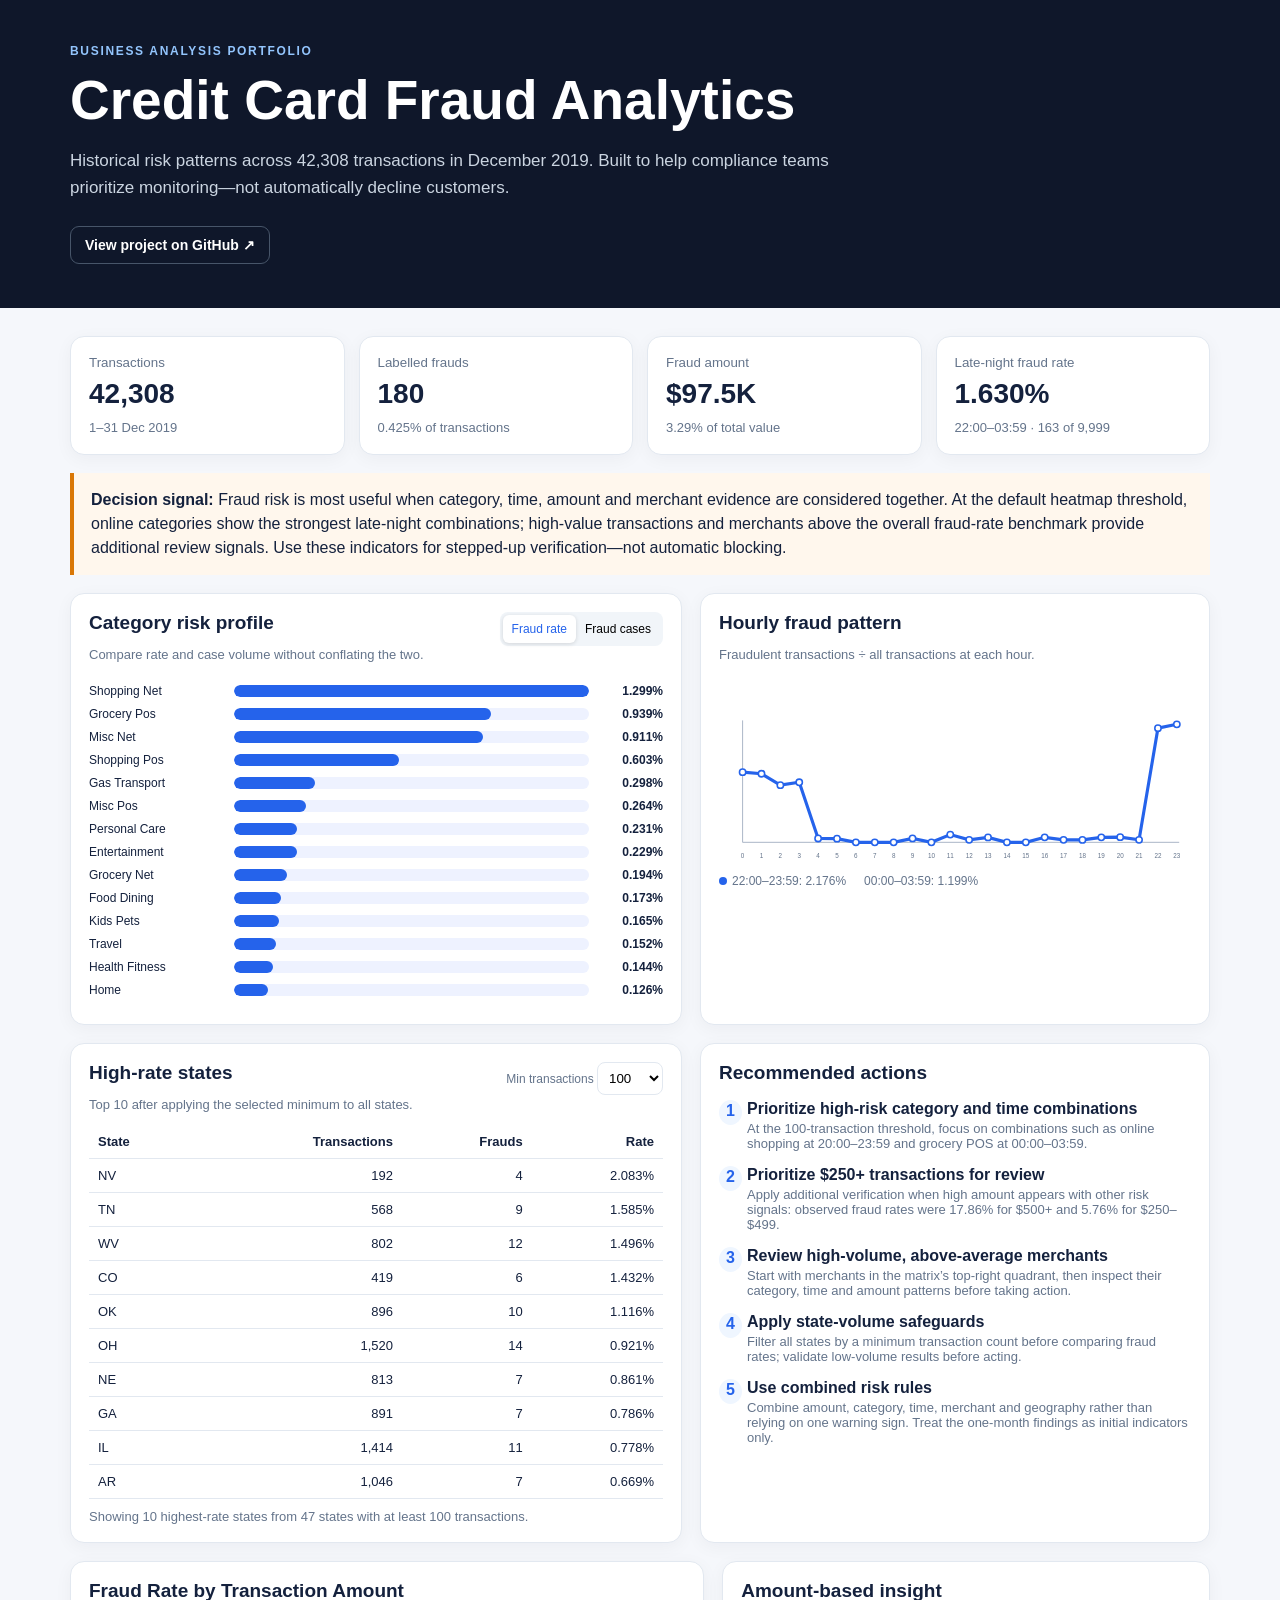
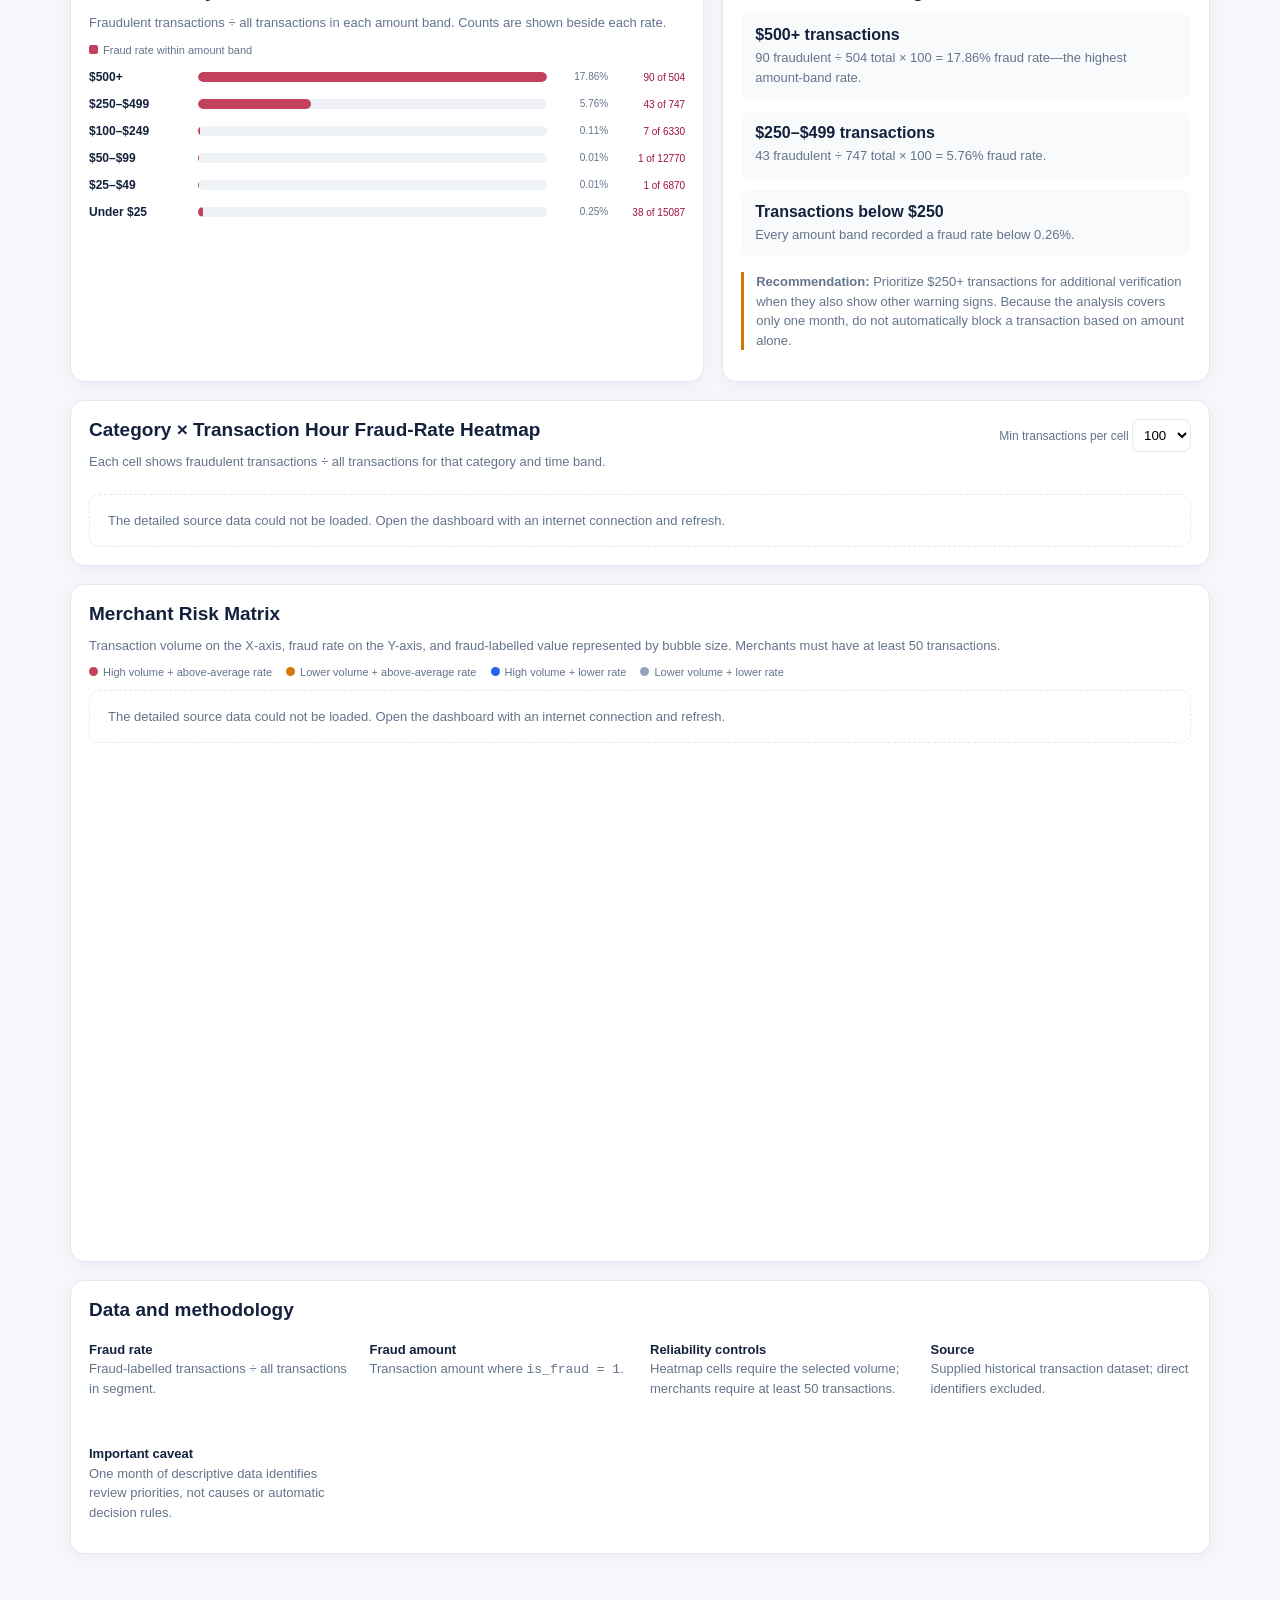
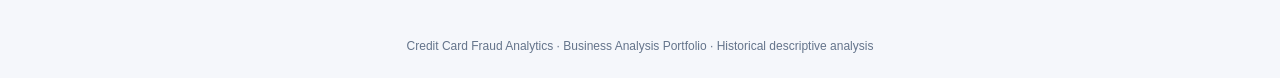
==== commit 35dd0f2d: "Add heatmap and merchant risk matrix" ====
--- a/docs/index.html
+++ b/docs/index.html
@@ -6,7 +6,7 @@
   <meta http-equiv="Cache-Control" content="no-cache, no-store, must-revalidate">
   <meta http-equiv="Pragma" content="no-cache">
   <meta http-equiv="Expires" content="0">
-  <!-- release: 20260727-hour-state-correction-v1 -->
+  <!-- release: 20260727-heatmap-merchant-v1 -->
   <title>Credit Card Fraud Analytics</title>
   <style>
     :root{--ink:#14213d;--muted:#64748b;--blue:#2563eb;--gold:#d97706;--bg:#f5f7fb;--card:#fff;--line:#e2e8f0}
@@ -66,12 +66,28 @@
     .insight{display:grid;gap:4px;background:#f8fafc;border-radius:10px;padding:13px 14px;margin:11px 0}
     .insight span,.amountNote{font-size:13px;color:var(--muted);line-height:1.5}
     .amountNote{border-left:3px solid #d97706;padding-left:12px;margin-top:15px}
+    .wide{margin-top:18px}
+    .heatmapWrap{overflow-x:auto;margin-top:14px}
+    .heatmap{display:grid;grid-template-columns:150px repeat(6,minmax(115px,1fr));gap:5px;min-width:850px}
+    .heatmap .head{font-size:11px;font-weight:700;color:var(--muted);padding:8px 5px;text-align:center}
+    .heatmap .rowLabel{font-size:12px;text-transform:capitalize;display:flex;align-items:center;padding:7px}
+    .heatCell{min-height:52px;border-radius:8px;padding:7px;text-align:center;display:flex;flex-direction:column;justify-content:center;font-size:11px;background:#f1f5f9;color:var(--muted)}
+    .heatCell b{font-size:13px}
+    .heatCell small{font-size:9px;margin-top:3px}
+    .heatLegend{display:flex;align-items:center;gap:8px;color:var(--muted);font-size:11px;margin-top:12px}
+    .heatScale{width:130px;height:10px;border-radius:5px;background:linear-gradient(90deg,#fff1f2,#be123c)}
+    .chartStatus{padding:18px;border:1px dashed var(--line);border-radius:10px;color:var(--muted);font-size:13px;margin-top:12px}
+    .matrixLegend{display:flex;flex-wrap:wrap;gap:14px;margin:10px 0;color:var(--muted);font-size:11px}
+    .matrixLegend i{display:inline-block;width:9px;height:9px;border-radius:50%;margin-right:5px}
+    .merchantSummary{display:grid;grid-template-columns:repeat(3,1fr);gap:10px;margin-top:12px}
+    .merchantSummary div{background:#f8fafc;border-radius:9px;padding:11px;font-size:12px;color:var(--muted)}
+    .merchantSummary b{display:block;color:var(--ink);margin-bottom:4px}
     .method{margin-top:18px}
     .method>div{display:grid;grid-template-columns:repeat(4,1fr);gap:20px}
     .method p{font-size:13px;line-height:1.5;color:var(--muted)}
     .method b{color:var(--ink)}
     footer{text-align:center;color:var(--muted);font-size:12px;padding:25px}
-    @media(max-width:820px){.kpis{grid-template-columns:1fr 1fr}.two,.amountSection{grid-template-columns:1fr}.method>div{grid-template-columns:1fr 1fr}}
+    @media(max-width:820px){.kpis{grid-template-columns:1fr 1fr}.two,.amountSection{grid-template-columns:1fr}.method>div{grid-template-columns:1fr 1fr}.merchantSummary{grid-template-columns:1fr}}
     @media(max-width:500px){.kpis,.method>div{grid-template-columns:1fr}.panelHead{display:block}.toggle{margin:10px 0;width:max-content}.barrow{grid-template-columns:110px 1fr 55px}.comparisonRow{grid-template-columns:80px 1fr 46px}.comparisonRow em{grid-column:2/4;text-align:left}}
   </style>
 </head>
@@ -91,7 +107,7 @@
       <article><small>Fraud amount</small><strong>$97.5K</strong><span>3.29% of total value</span></article>
       <article><small>Late-night fraud rate</small><strong>1.630%</strong><span>22:00–03:59 · 163 of 9,999</span></article>
     </section>
-    <aside><b>Decision signal:</b> Online shopping and late-night activity show elevated observed risk. The hourly pattern peaks at 22:00–23:59, and the 22:00–03:59 window recorded a 1.630% fraud rate. Transaction amount is also a strong review signal: 17.86% of $500+ transactions and 5.76% of $250–$499 transactions were labelled fraudulent. Use these indicators together for stepped-up review—not automatic blocking.</aside>
+    <aside><b>Decision signal:</b> Fraud risk is most useful when category, time, amount and merchant evidence are considered together. At the default heatmap threshold, online categories show the strongest late-night combinations; high-value transactions and merchants above the overall fraud-rate benchmark provide additional review signals. Use these indicators for stepped-up verification—not automatic blocking.</aside>
     <section class="two">
       <article class="panel">
         <div class="panelHead">
@@ -129,11 +145,11 @@
       <article class="panel">
         <h2>Recommended actions</h2>
         <ol>
-          <li><b>Strengthen late-night monitoring</b><span>Prioritize online shopping from 22:00–03:59, with particular attention to the 22:00 and 23:00 peaks.</span></li>
+          <li><b>Prioritize high-risk category and time combinations</b><span>At the 100-transaction threshold, focus on combinations such as online shopping at 20:00–23:59 and grocery POS at 00:00–03:59.</span></li>
           <li><b>Prioritize $250+ transactions for review</b><span>Apply additional verification when high amount appears with other risk signals: observed fraud rates were 17.86% for $500+ and 5.76% for $250–$499.</span></li>
-          <li><b>Use combined risk rules</b><span>Combine transaction amount, category, merchant history and timing instead of relying on one warning sign.</span></li>
+          <li><b>Review high-volume, above-average merchants</b><span>Start with merchants in the matrix’s top-right quadrant, then inspect their category, time and amount patterns before taking action.</span></li>
           <li><b>Apply state-volume safeguards</b><span>Filter all states by a minimum transaction count before comparing fraud rates; validate low-volume results before acting.</span></li>
-          <li><b>Treat findings as initial risk indicators</b><span>This analysis covers one month, so use the patterns to select transactions for additional verification—not automatic blocking.</span></li>
+          <li><b>Use combined risk rules</b><span>Combine amount, category, time, merchant and geography rather than relying on one warning sign. Treat the one-month findings as initial indicators only.</span></li>
         </ol>
       </article>
     </section>
@@ -151,13 +167,48 @@
         <p class="amountNote"><b>Recommendation:</b> Prioritize $250+ transactions for additional verification when they also show other warning signs. Because the analysis covers only one month, do not automatically block a transaction based on amount alone.</p>
       </article>
     </section>
+    <section class="panel wide">
+      <div class="panelHead">
+        <div>
+          <h2>Category × Transaction Hour Fraud-Rate Heatmap</h2>
+          <p>Each cell shows fraudulent transactions ÷ all transactions for that category and time band.</p>
+        </div>
+        <label>Min transactions per cell
+          <select id="heatMinVolume">
+            <option value="50">50</option>
+            <option value="100" selected>100</option>
+            <option value="250">250</option>
+            <option value="500">500</option>
+          </select>
+        </label>
+      </div>
+      <div id="heatmapStatus" class="chartStatus">Loading category and time combinations from the source data…</div>
+      <div id="heatmapWrap" class="heatmapWrap" hidden>
+        <div id="riskHeatmap" class="heatmap"></div>
+        <div class="heatLegend"><span>Lower observed rate</span><i class="heatScale"></i><span>Higher observed rate</span><span>· Cells below the selected volume are muted.</span></div>
+      </div>
+    </section>
+    <section class="panel wide">
+      <h2>Merchant Risk Matrix</h2>
+      <p>Transaction volume on the X-axis, fraud rate on the Y-axis, and fraud-labelled value represented by bubble size. Merchants must have at least 50 transactions.</p>
+      <div class="matrixLegend">
+        <span><i style="background:#c2415d"></i>High volume + above-average rate</span>
+        <span><i style="background:#d97706"></i>Lower volume + above-average rate</span>
+        <span><i style="background:#2563eb"></i>High volume + lower rate</span>
+        <span><i style="background:#94a3b8"></i>Lower volume + lower rate</span>
+      </div>
+      <div id="merchantStatus" class="chartStatus">Loading merchant-level risk from the source data…</div>
+      <svg id="merchantMatrix" viewBox="0 0 1000 430" aria-label="Merchant risk matrix" hidden></svg>
+      <div id="merchantSummary" class="merchantSummary" hidden></div>
+    </section>
     <section class="method">
       <h2>Data and methodology</h2>
       <div>
         <p><b>Fraud rate</b><br>Fraud-labelled transactions ÷ all transactions in segment.</p>
         <p><b>Fraud amount</b><br>Transaction amount where <code>is_fraud = 1</code>.</p>
+        <p><b>Reliability controls</b><br>Heatmap cells require the selected volume; merchants require at least 50 transactions.</p>
         <p><b>Source</b><br>Supplied historical transaction dataset; direct identifiers excluded.</p>
-        <p><b>Important caveat</b><br>Location reference join coverage is only 39.95%, so transaction-file coordinates power geography.</p>
+        <p><b>Important caveat</b><br>One month of descriptive data identifies review priorities, not causes or automatic decision rules.</p>
       </div>
     </section>
   </main>
@@ -172,6 +223,9 @@
     const hours=[[0,1368,18,1.315789],[1,1400,18,1.285714],[2,1399,15,1.072194],[3,1421,16,1.125968],[4,1374,1,.07278],[5,1444,1,.069252],[6,1364,0,0],[7,1378,0,0],[8,1424,0,0],[9,1353,1,.07391],[10,1372,0,0],[11,1376,2,.145349],[12,2129,1,.04697],[13,2172,2,.092081],[14,2066,0,0],[15,2051,0,0],[16,2143,2,.093327],[17,2152,1,.046468],[18,2184,1,.045788],[19,2132,2,.093809],[20,2055,2,.097324],[21,2140,1,.046729],[22,2196,47,2.140255],[23,2215,49,2.21219]];
     const states=[["AK",61,0,0],["AL",1314,8,.608828],["AR",1046,7,.669216],["AZ",346,0,0],["CA",1871,3,.160342],["CO",419,6,1.431981],["CT",255,0,0],["DC",110,0,0],["FL",1451,1,.068918],["GA",891,7,.785634],["HI",80,0,0],["IA",879,0,0],["ID",177,0,0],["IL",1414,11,.777935],["IN",876,3,.342466],["KS",736,3,.407609],["KY",961,3,.312175],["LA",650,0,0],["MA",441,0,0],["MD",876,0,0],["ME",483,0,0],["MI",1509,6,.397614],["MN",1016,3,.295276],["MO",1265,8,.632411],["MS",689,2,.290276],["MT",364,0,0],["NC",1013,0,0],["ND",475,1,.210526],["NE",813,7,.861009],["NH",265,1,.377358],["NJ",739,0,0],["NM",536,3,.559701],["NV",192,4,2.083333],["NY",2801,0,0],["OH",1520,14,.921053],["OK",896,10,1.116071],["OR",599,0,0],["PA",2585,17,.65764],["RI",16,0,0],["SC",907,3,.330761],["SD",406,0,0],["TN",568,9,1.584507],["TX",3111,16,.514304],["UT",341,0,0],["VA",896,4,.446429],["VT",398,0,0],["WA",645,0,0],["WI",976,4,.409836],["WV",802,12,1.496259],["WY",628,4,.636943]];
     const amountBins=[["$500+",504,90],["$250–$499",747,43],["$100–$249",6330,7],["$50–$99",12770,1],["$25–$49",6870,1],["Under $25",15087,38]];
+    const timeBands=["00:00–03:59","04:00–07:59","08:00–11:59","12:00–15:59","16:00–19:59","20:00–23:59"];
+    const sourceCsv="https://raw.githubusercontent.com/pankhuri1002/credit-card-fraud-analytics/main/data/raw/cc_data_dec19.csv";
+    let detailedRisk=null;
 
     function renderCategories(metric){
       const rows=[...categories].sort((a,b)=>metric==="rate"?b[3]-a[3]:b[2]-a[2]);
@@ -223,10 +277,128 @@
         rows.map(row=>`<div class="comparisonRow" title="${row.frauds} fraudulent, ${row.legitimate} legitimate, ${row.total} total"><b>${row.label}</b><div class="comparisonTrack"><i class="fraudBar" style="width:${100*row.fraudRate/max}%"></i></div><span>${row.fraudRate.toFixed(2)}%</span><em>${row.frauds} of ${row.total}</em></div>`).join("");
     }
 
+    function parseCsv(text){
+      const rows=[];let row=[],field="",quoted=false;
+      for(let i=0;i<text.length;i++){
+        const ch=text[i],next=text[i+1];
+        if(ch==='"'&&quoted&&next==='"'){field+='"';i++}
+        else if(ch==='"'){quoted=!quoted}
+        else if(ch===","&&!quoted){row.push(field);field=""}
+        else if((ch==="\n"||ch==="\r")&&!quoted){
+          if(ch==="\r"&&next==="\n")i++;
+          row.push(field);field="";
+          if(row.some(value=>value!==""))rows.push(row);
+          row=[];
+        }else field+=ch;
+      }
+      if(field||row.length){row.push(field);rows.push(row)}
+      return rows;
+    }
+
+    function aggregateDetailedRisk(csvRows){
+      const header=csvRows[0];
+      const ix=Object.fromEntries(header.map((name,index)=>[name.replace(/^\uFEFF/,""),index]));
+      const heat=new Map(),merchants=new Map();
+      for(const row of csvRows.slice(1)){
+        if(row.length<header.length)continue;
+        const category=row[ix.category],merchant=row[ix.merchant];
+        const dateTime=row[ix.trans_date_trans_time]||"";
+        const timePart=dateTime.split(" ")[1]||"0:00";
+        const hour=Number(timePart.split(":")[0]);
+        const band=timeBands[Math.min(5,Math.max(0,Math.floor(hour/4)))];
+        const fraud=Number(row[ix.is_fraud])||0;
+        const amount=Number(row[ix.amt])||0;
+        const heatKey=`${category}|${band}`;
+        const heatRow=heat.get(heatKey)||{category,band,transactions:0,frauds:0};
+        heatRow.transactions++;heatRow.frauds+=fraud;heat.set(heatKey,heatRow);
+        const merchantRow=merchants.get(merchant)||{merchant,transactions:0,frauds:0,fraudAmount:0};
+        merchantRow.transactions++;merchantRow.frauds+=fraud;
+        if(fraud===1)merchantRow.fraudAmount+=amount;
+        merchants.set(merchant,merchantRow);
+      }
+      for(const row of heat.values())row.rate=100*row.frauds/row.transactions;
+      for(const row of merchants.values())row.rate=100*row.frauds/row.transactions;
+      return {heat,merchants:[...merchants.values()]};
+    }
+
+    function renderHeatmap(){
+      if(!detailedRisk)return;
+      const min=Number(document.getElementById("heatMinVolume").value);
+      const categoryNames=categories.map(row=>row[0]);
+      const qualifying=[...detailedRisk.heat.values()].filter(row=>row.transactions>=min);
+      const max=Math.max(...qualifying.map(row=>row.rate),0.001);
+      let html=`<div></div>${timeBands.map(band=>`<div class="head">${band}</div>`).join("")}`;
+      for(const category of categoryNames){
+        html+=`<div class="rowLabel">${category.replaceAll("_"," ")}</div>`;
+        for(const band of timeBands){
+          const row=detailedRisk.heat.get(`${category}|${band}`)||{transactions:0,frauds:0,rate:0};
+          const eligible=row.transactions>=min;
+          const intensity=eligible?Math.max(.08,row.rate/max):0;
+          const bg=eligible?`rgba(190,18,60,${.08+.86*intensity})`:"#f1f5f9";
+          const color=eligible&&intensity>.46?"#fff":"#475569";
+          const label=eligible?`${row.rate.toFixed(2)}%`:"—";
+          html+=`<div class="heatCell" style="background:${bg};color:${color}" title="${category.replaceAll("_"," ")} · ${band}: ${row.frauds} frauds of ${row.transactions.toLocaleString()} transactions (${row.rate.toFixed(3)}%)"><b>${label}</b><small>${row.transactions.toLocaleString()} txns · ${row.frauds} frauds</small></div>`;
+        }
+      }
+      document.getElementById("riskHeatmap").innerHTML=html;
+      document.getElementById("heatmapStatus").hidden=true;
+      document.getElementById("heatmapWrap").hidden=false;
+    }
+
+    function renderMerchantMatrix(){
+      if(!detailedRisk)return;
+      const rows=detailedRisk.merchants.filter(row=>row.transactions>=50);
+      const overallRate=180/42308*100,medianVolume=62;
+      const xMax=Math.ceil(Math.max(...rows.map(row=>row.transactions))/10)*10;
+      const yMax=Math.ceil(Math.max(...rows.map(row=>row.rate))*2)/2;
+      const maxAmount=Math.max(...rows.map(row=>row.fraudAmount));
+      const left=65,right=960,top=25,bottom=355;
+      const x=value=>left+(value-50)/(xMax-50)*(right-left);
+      const y=value=>bottom-value/yMax*(bottom-top);
+      const color=row=>row.rate>overallRate?(row.transactions>=medianVolume?"#c2415d":"#d97706"):(row.transactions>=medianVolume?"#2563eb":"#94a3b8");
+      const points=[...rows].sort((a,b)=>b.fraudAmount-a.fraudAmount).map(row=>{
+        const radius=2.8+(maxAmount?Math.sqrt(row.fraudAmount/maxAmount)*8:0);
+        return `<circle cx="${x(row.transactions).toFixed(1)}" cy="${y(row.rate).toFixed(1)}" r="${radius.toFixed(1)}" fill="${color(row)}" fill-opacity=".72" stroke="#fff" stroke-width="1"><title>${row.merchant.replace(/^fraud_/,"")} — ${row.transactions} transactions, ${row.frauds} frauds, ${row.rate.toFixed(3)}% rate, $${row.fraudAmount.toFixed(2)} fraud-labelled value</title></circle>`;
+      }).join("");
+      const xTicks=[50,75,100,125,150].filter(v=>v<=xMax);
+      const yTicks=[0,1,2,3,4,5].filter(v=>v<=yMax);
+      const axes=`<line x1="${left}" y1="${bottom}" x2="${right}" y2="${bottom}"/><line x1="${left}" y1="${top}" x2="${left}" y2="${bottom}"/>`+
+        xTicks.map(v=>`<line x1="${x(v)}" y1="${bottom}" x2="${x(v)}" y2="${bottom+5}"/><text x="${x(v)}" y="${bottom+20}">${v}</text>`).join("")+
+        yTicks.map(v=>`<line x1="${left-5}" y1="${y(v)}" x2="${left}" y2="${y(v)}"/><text x="${left-28}" y="${y(v)+3}">${v}%</text>`).join("")+
+        `<text x="${(left+right)/2}" y="405">Transaction volume</text><text x="18" y="${(top+bottom)/2}" transform="rotate(-90 18 ${(top+bottom)/2})">Fraud rate</text>`;
+      const references=`<line x1="${x(medianVolume)}" y1="${top}" x2="${x(medianVolume)}" y2="${bottom}" stroke="#64748b" stroke-dasharray="5 4"/><line x1="${left}" y1="${y(overallRate)}" x2="${right}" y2="${y(overallRate)}" stroke="#64748b" stroke-dasharray="5 4"/><text x="${x(medianVolume)+36}" y="${top+10}">Median volume: 62</text><text x="${right-75}" y="${y(overallRate)-7}">Overall rate: 0.425%</text>`;
+      const svg=document.getElementById("merchantMatrix");
+      svg.innerHTML=axes+references+points;
+      svg.hidden=false;
+      document.getElementById("merchantStatus").hidden=true;
+      const priority=rows.filter(row=>row.transactions>=medianVolume&&row.rate>overallRate);
+      const topMerchant=priority.sort((a,b)=>b.rate-a.rate||b.fraudAmount-a.fraudAmount)[0];
+      document.getElementById("merchantSummary").innerHTML=
+        `<div><b>${rows.length} merchants compared</b>All meet the minimum of 50 transactions.</div>`+
+        `<div><b>${priority.length} top-right merchants</b>Above both the median volume and overall fraud-rate reference lines.</div>`+
+        `<div><b>Highest top-right rate</b>${topMerchant.merchant.replace(/^fraud_/,"")}: ${topMerchant.frauds}/${topMerchant.transactions} = ${topMerchant.rate.toFixed(2)}%.</div>`;
+      document.getElementById("merchantSummary").hidden=false;
+    }
+
+    async function loadDetailedRisk(){
+      try{
+        const response=await fetch(sourceCsv,{cache:"no-store"});
+        if(!response.ok)throw new Error(`Source returned ${response.status}`);
+        detailedRisk=aggregateDetailedRisk(parseCsv(await response.text()));
+        renderHeatmap();
+        renderMerchantMatrix();
+      }catch(error){
+        document.getElementById("heatmapStatus").textContent="The detailed source data could not be loaded. Open the dashboard with an internet connection and refresh.";
+        document.getElementById("merchantStatus").textContent="The detailed source data could not be loaded. Open the dashboard with an internet connection and refresh.";
+      }
+    }
+
     renderCategories("rate");
     renderStates();
     renderHours();
     renderAmounts();
+    document.getElementById("heatMinVolume").addEventListener("change",renderHeatmap);
+    loadDetailedRisk();
   </script>
 </body>
 </html>
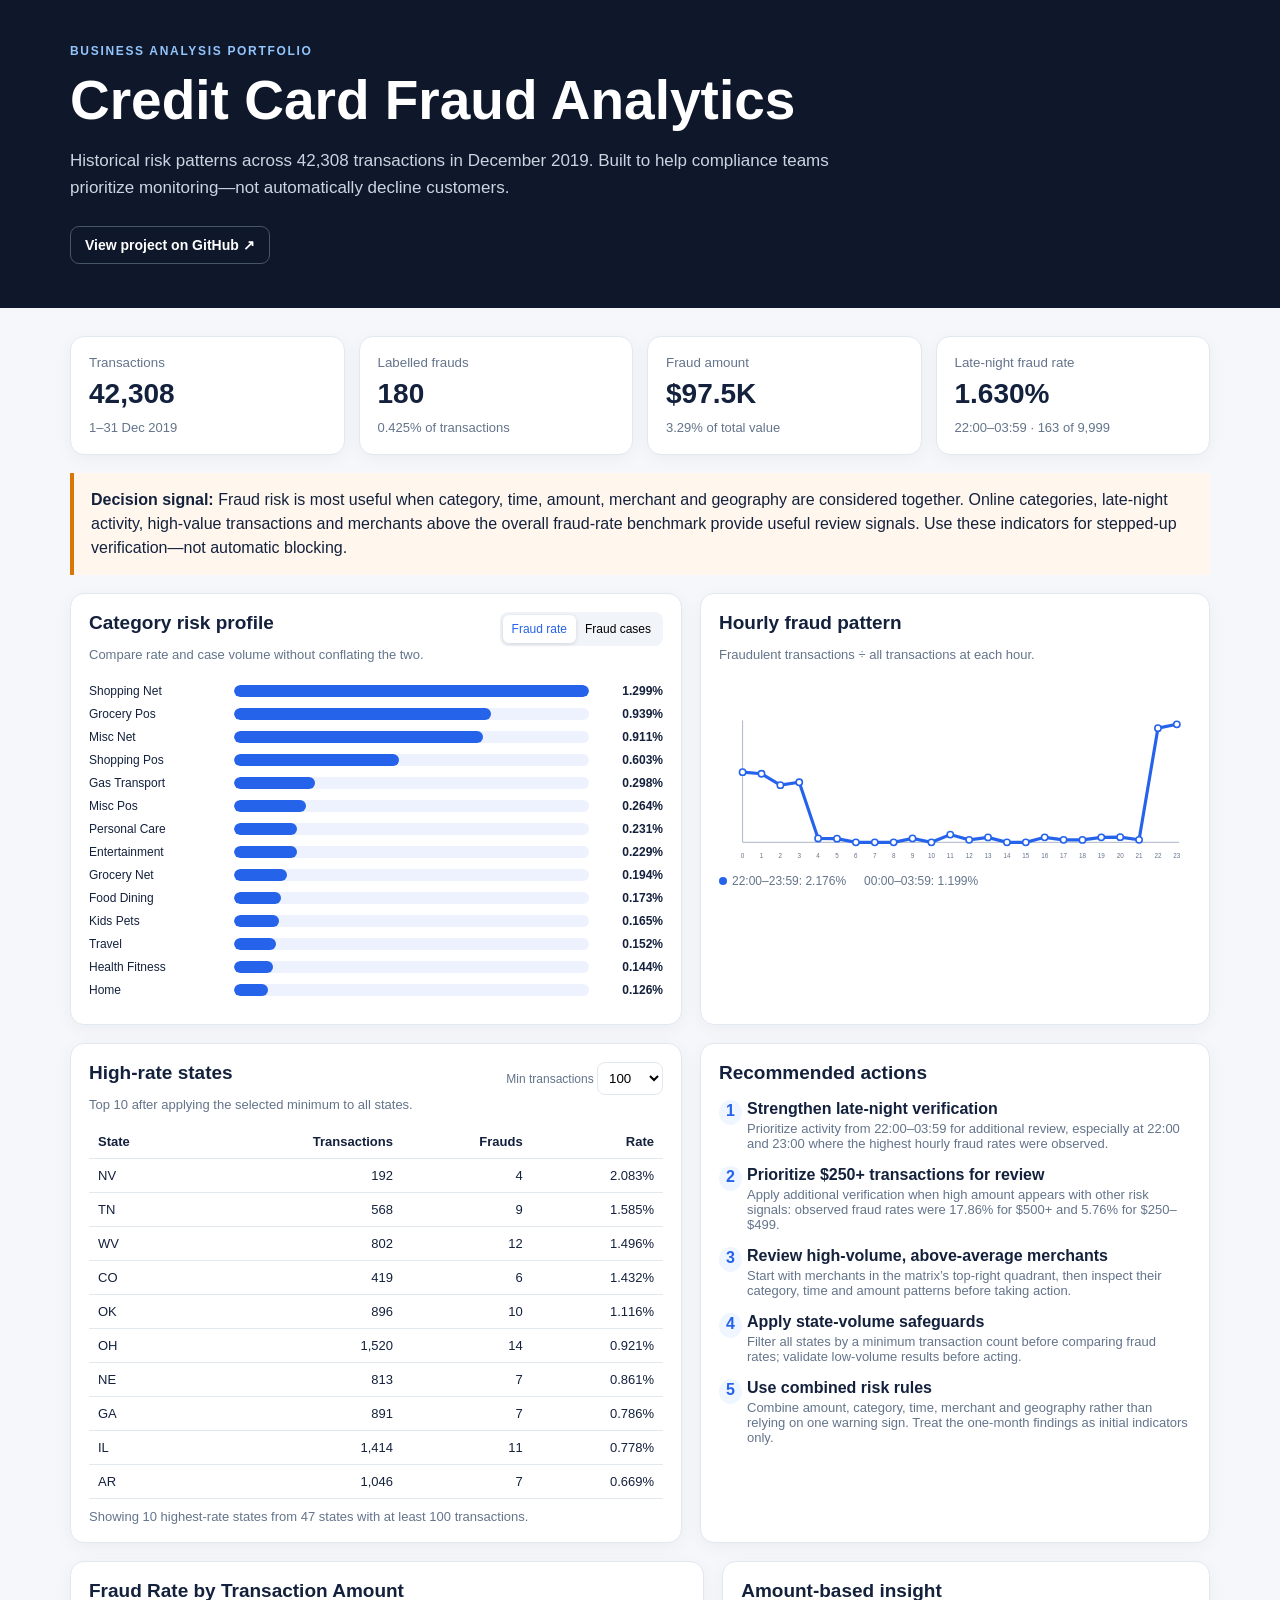
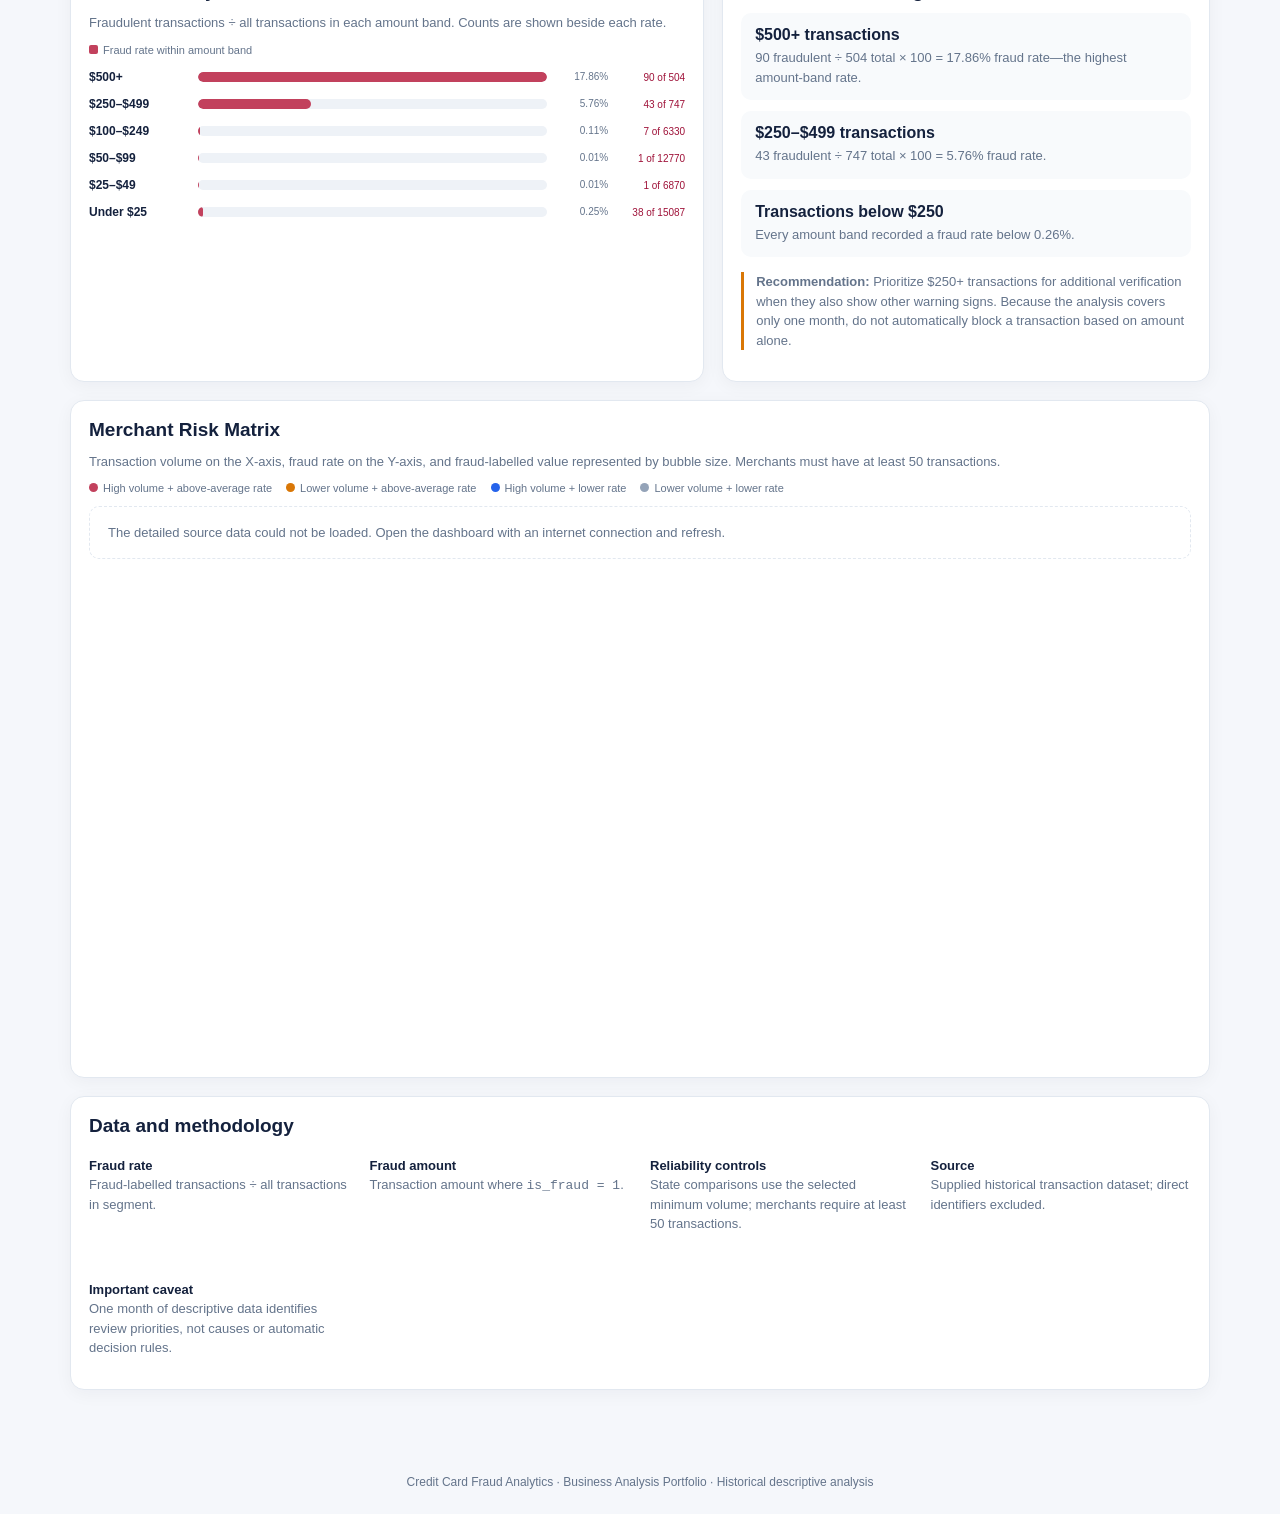
==== commit fc09334c: "Remove category-time heatmap and align dashboard findings" ====
--- a/docs/index.html
+++ b/docs/index.html
@@ -6,7 +6,7 @@
   <meta http-equiv="Cache-Control" content="no-cache, no-store, must-revalidate">
   <meta http-equiv="Pragma" content="no-cache">
   <meta http-equiv="Expires" content="0">
-  <!-- release: 20260727-heatmap-merchant-v1 -->
+  <!-- release: 20260727-dashboard-v2 -->
   <title>Credit Card Fraud Analytics</title>
   <style>
     :root{--ink:#14213d;--muted:#64748b;--blue:#2563eb;--gold:#d97706;--bg:#f5f7fb;--card:#fff;--line:#e2e8f0}
@@ -67,15 +67,6 @@
     .insight span,.amountNote{font-size:13px;color:var(--muted);line-height:1.5}
     .amountNote{border-left:3px solid #d97706;padding-left:12px;margin-top:15px}
     .wide{margin-top:18px}
-    .heatmapWrap{overflow-x:auto;margin-top:14px}
-    .heatmap{display:grid;grid-template-columns:150px repeat(6,minmax(115px,1fr));gap:5px;min-width:850px}
-    .heatmap .head{font-size:11px;font-weight:700;color:var(--muted);padding:8px 5px;text-align:center}
-    .heatmap .rowLabel{font-size:12px;text-transform:capitalize;display:flex;align-items:center;padding:7px}
-    .heatCell{min-height:52px;border-radius:8px;padding:7px;text-align:center;display:flex;flex-direction:column;justify-content:center;font-size:11px;background:#f1f5f9;color:var(--muted)}
-    .heatCell b{font-size:13px}
-    .heatCell small{font-size:9px;margin-top:3px}
-    .heatLegend{display:flex;align-items:center;gap:8px;color:var(--muted);font-size:11px;margin-top:12px}
-    .heatScale{width:130px;height:10px;border-radius:5px;background:linear-gradient(90deg,#fff1f2,#be123c)}
     .chartStatus{padding:18px;border:1px dashed var(--line);border-radius:10px;color:var(--muted);font-size:13px;margin-top:12px}
     .matrixLegend{display:flex;flex-wrap:wrap;gap:14px;margin:10px 0;color:var(--muted);font-size:11px}
     .matrixLegend i{display:inline-block;width:9px;height:9px;border-radius:50%;margin-right:5px}
@@ -107,7 +98,7 @@
       <article><small>Fraud amount</small><strong>$97.5K</strong><span>3.29% of total value</span></article>
       <article><small>Late-night fraud rate</small><strong>1.630%</strong><span>22:00–03:59 · 163 of 9,999</span></article>
     </section>
-    <aside><b>Decision signal:</b> Fraud risk is most useful when category, time, amount and merchant evidence are considered together. At the default heatmap threshold, online categories show the strongest late-night combinations; high-value transactions and merchants above the overall fraud-rate benchmark provide additional review signals. Use these indicators for stepped-up verification—not automatic blocking.</aside>
+    <aside><b>Decision signal:</b> Fraud risk is most useful when category, time, amount, merchant and geography are considered together. Online categories, late-night activity, high-value transactions and merchants above the overall fraud-rate benchmark provide useful review signals. Use these indicators for stepped-up verification—not automatic blocking.</aside>
     <section class="two">
       <article class="panel">
         <div class="panelHead">
@@ -145,7 +136,7 @@
       <article class="panel">
         <h2>Recommended actions</h2>
         <ol>
-          <li><b>Prioritize high-risk category and time combinations</b><span>At the 100-transaction threshold, focus on combinations such as online shopping at 20:00–23:59 and grocery POS at 00:00–03:59.</span></li>
+          <li><b>Strengthen late-night verification</b><span>Prioritize activity from 22:00–03:59 for additional review, especially at 22:00 and 23:00 where the highest hourly fraud rates were observed.</span></li>
           <li><b>Prioritize $250+ transactions for review</b><span>Apply additional verification when high amount appears with other risk signals: observed fraud rates were 17.86% for $500+ and 5.76% for $250–$499.</span></li>
           <li><b>Review high-volume, above-average merchants</b><span>Start with merchants in the matrix’s top-right quadrant, then inspect their category, time and amount patterns before taking action.</span></li>
           <li><b>Apply state-volume safeguards</b><span>Filter all states by a minimum transaction count before comparing fraud rates; validate low-volume results before acting.</span></li>
@@ -166,27 +157,6 @@
         <div class="insight"><b>Transactions below $250</b><span>Every amount band recorded a fraud rate below 0.26%.</span></div>
         <p class="amountNote"><b>Recommendation:</b> Prioritize $250+ transactions for additional verification when they also show other warning signs. Because the analysis covers only one month, do not automatically block a transaction based on amount alone.</p>
       </article>
-    </section>
-    <section class="panel wide">
-      <div class="panelHead">
-        <div>
-          <h2>Category × Transaction Hour Fraud-Rate Heatmap</h2>
-          <p>Each cell shows fraudulent transactions ÷ all transactions for that category and time band.</p>
-        </div>
-        <label>Min transactions per cell
-          <select id="heatMinVolume">
-            <option value="50">50</option>
-            <option value="100" selected>100</option>
-            <option value="250">250</option>
-            <option value="500">500</option>
-          </select>
-        </label>
-      </div>
-      <div id="heatmapStatus" class="chartStatus">Loading category and time combinations from the source data…</div>
-      <div id="heatmapWrap" class="heatmapWrap" hidden>
-        <div id="riskHeatmap" class="heatmap"></div>
-        <div class="heatLegend"><span>Lower observed rate</span><i class="heatScale"></i><span>Higher observed rate</span><span>· Cells below the selected volume are muted.</span></div>
-      </div>
     </section>
     <section class="panel wide">
       <h2>Merchant Risk Matrix</h2>
@@ -206,7 +176,7 @@
       <div>
         <p><b>Fraud rate</b><br>Fraud-labelled transactions ÷ all transactions in segment.</p>
         <p><b>Fraud amount</b><br>Transaction amount where <code>is_fraud = 1</code>.</p>
-        <p><b>Reliability controls</b><br>Heatmap cells require the selected volume; merchants require at least 50 transactions.</p>
+        <p><b>Reliability controls</b><br>State comparisons use the selected minimum volume; merchants require at least 50 transactions.</p>
         <p><b>Source</b><br>Supplied historical transaction dataset; direct identifiers excluded.</p>
         <p><b>Important caveat</b><br>One month of descriptive data identifies review priorities, not causes or automatic decision rules.</p>
       </div>
@@ -223,7 +193,6 @@
     const hours=[[0,1368,18,1.315789],[1,1400,18,1.285714],[2,1399,15,1.072194],[3,1421,16,1.125968],[4,1374,1,.07278],[5,1444,1,.069252],[6,1364,0,0],[7,1378,0,0],[8,1424,0,0],[9,1353,1,.07391],[10,1372,0,0],[11,1376,2,.145349],[12,2129,1,.04697],[13,2172,2,.092081],[14,2066,0,0],[15,2051,0,0],[16,2143,2,.093327],[17,2152,1,.046468],[18,2184,1,.045788],[19,2132,2,.093809],[20,2055,2,.097324],[21,2140,1,.046729],[22,2196,47,2.140255],[23,2215,49,2.21219]];
     const states=[["AK",61,0,0],["AL",1314,8,.608828],["AR",1046,7,.669216],["AZ",346,0,0],["CA",1871,3,.160342],["CO",419,6,1.431981],["CT",255,0,0],["DC",110,0,0],["FL",1451,1,.068918],["GA",891,7,.785634],["HI",80,0,0],["IA",879,0,0],["ID",177,0,0],["IL",1414,11,.777935],["IN",876,3,.342466],["KS",736,3,.407609],["KY",961,3,.312175],["LA",650,0,0],["MA",441,0,0],["MD",876,0,0],["ME",483,0,0],["MI",1509,6,.397614],["MN",1016,3,.295276],["MO",1265,8,.632411],["MS",689,2,.290276],["MT",364,0,0],["NC",1013,0,0],["ND",475,1,.210526],["NE",813,7,.861009],["NH",265,1,.377358],["NJ",739,0,0],["NM",536,3,.559701],["NV",192,4,2.083333],["NY",2801,0,0],["OH",1520,14,.921053],["OK",896,10,1.116071],["OR",599,0,0],["PA",2585,17,.65764],["RI",16,0,0],["SC",907,3,.330761],["SD",406,0,0],["TN",568,9,1.584507],["TX",3111,16,.514304],["UT",341,0,0],["VA",896,4,.446429],["VT",398,0,0],["WA",645,0,0],["WI",976,4,.409836],["WV",802,12,1.496259],["WY",628,4,.636943]];
     const amountBins=[["$500+",504,90],["$250–$499",747,43],["$100–$249",6330,7],["$50–$99",12770,1],["$25–$49",6870,1],["Under $25",15087,38]];
-    const timeBands=["00:00–03:59","04:00–07:59","08:00–11:59","12:00–15:59","16:00–19:59","20:00–23:59"];
     const sourceCsv="https://raw.githubusercontent.com/pankhuri1002/credit-card-fraud-analytics/main/data/raw/cc_data_dec19.csv";
     let detailedRisk=null;
 
@@ -298,51 +267,19 @@
     function aggregateDetailedRisk(csvRows){
       const header=csvRows[0];
       const ix=Object.fromEntries(header.map((name,index)=>[name.replace(/^\uFEFF/,""),index]));
-      const heat=new Map(),merchants=new Map();
+      const merchants=new Map();
       for(const row of csvRows.slice(1)){
         if(row.length<header.length)continue;
-        const category=row[ix.category],merchant=row[ix.merchant];
-        const dateTime=row[ix.trans_date_trans_time]||"";
-        const timePart=dateTime.split(" ")[1]||"0:00";
-        const hour=Number(timePart.split(":")[0]);
-        const band=timeBands[Math.min(5,Math.max(0,Math.floor(hour/4)))];
+        const merchant=row[ix.merchant];
         const fraud=Number(row[ix.is_fraud])||0;
         const amount=Number(row[ix.amt])||0;
-        const heatKey=`${category}|${band}`;
-        const heatRow=heat.get(heatKey)||{category,band,transactions:0,frauds:0};
-        heatRow.transactions++;heatRow.frauds+=fraud;heat.set(heatKey,heatRow);
         const merchantRow=merchants.get(merchant)||{merchant,transactions:0,frauds:0,fraudAmount:0};
         merchantRow.transactions++;merchantRow.frauds+=fraud;
         if(fraud===1)merchantRow.fraudAmount+=amount;
         merchants.set(merchant,merchantRow);
       }
-      for(const row of heat.values())row.rate=100*row.frauds/row.transactions;
       for(const row of merchants.values())row.rate=100*row.frauds/row.transactions;
-      return {heat,merchants:[...merchants.values()]};
-    }
-
-    function renderHeatmap(){
-      if(!detailedRisk)return;
-      const min=Number(document.getElementById("heatMinVolume").value);
-      const categoryNames=categories.map(row=>row[0]);
-      const qualifying=[...detailedRisk.heat.values()].filter(row=>row.transactions>=min);
-      const max=Math.max(...qualifying.map(row=>row.rate),0.001);
-      let html=`<div></div>${timeBands.map(band=>`<div class="head">${band}</div>`).join("")}`;
-      for(const category of categoryNames){
-        html+=`<div class="rowLabel">${category.replaceAll("_"," ")}</div>`;
-        for(const band of timeBands){
-          const row=detailedRisk.heat.get(`${category}|${band}`)||{transactions:0,frauds:0,rate:0};
-          const eligible=row.transactions>=min;
-          const intensity=eligible?Math.max(.08,row.rate/max):0;
-          const bg=eligible?`rgba(190,18,60,${.08+.86*intensity})`:"#f1f5f9";
-          const color=eligible&&intensity>.46?"#fff":"#475569";
-          const label=eligible?`${row.rate.toFixed(2)}%`:"—";
-          html+=`<div class="heatCell" style="background:${bg};color:${color}" title="${category.replaceAll("_"," ")} · ${band}: ${row.frauds} frauds of ${row.transactions.toLocaleString()} transactions (${row.rate.toFixed(3)}%)"><b>${label}</b><small>${row.transactions.toLocaleString()} txns · ${row.frauds} frauds</small></div>`;
-        }
-      }
-      document.getElementById("riskHeatmap").innerHTML=html;
-      document.getElementById("heatmapStatus").hidden=true;
-      document.getElementById("heatmapWrap").hidden=false;
+      return {merchants:[...merchants.values()]};
     }
 
     function renderMerchantMatrix(){
@@ -385,10 +322,8 @@
         const response=await fetch(sourceCsv,{cache:"no-store"});
         if(!response.ok)throw new Error(`Source returned ${response.status}`);
         detailedRisk=aggregateDetailedRisk(parseCsv(await response.text()));
-        renderHeatmap();
         renderMerchantMatrix();
       }catch(error){
-        document.getElementById("heatmapStatus").textContent="The detailed source data could not be loaded. Open the dashboard with an internet connection and refresh.";
         document.getElementById("merchantStatus").textContent="The detailed source data could not be loaded. Open the dashboard with an internet connection and refresh.";
       }
     }
@@ -397,7 +332,6 @@
     renderStates();
     renderHours();
     renderAmounts();
-    document.getElementById("heatMinVolume").addEventListener("change",renderHeatmap);
     loadDetailedRisk();
   </script>
 </body>
